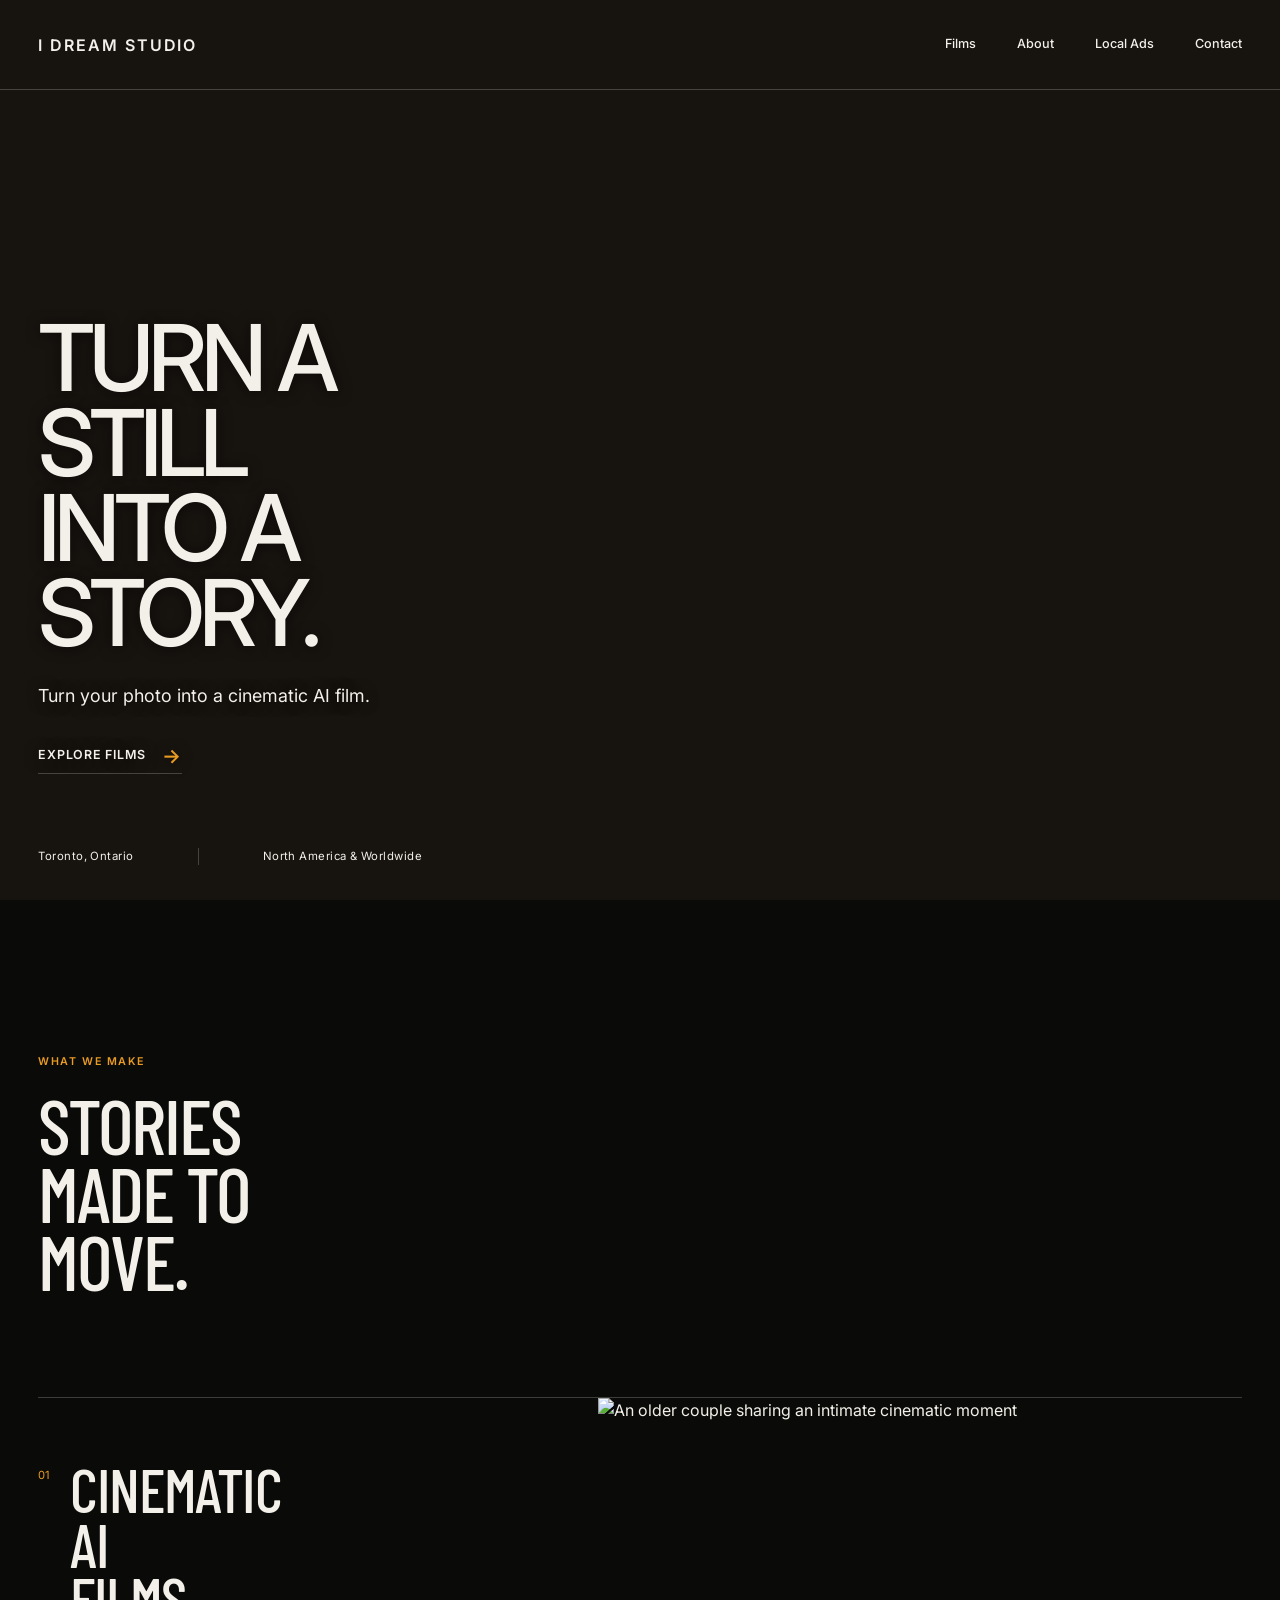
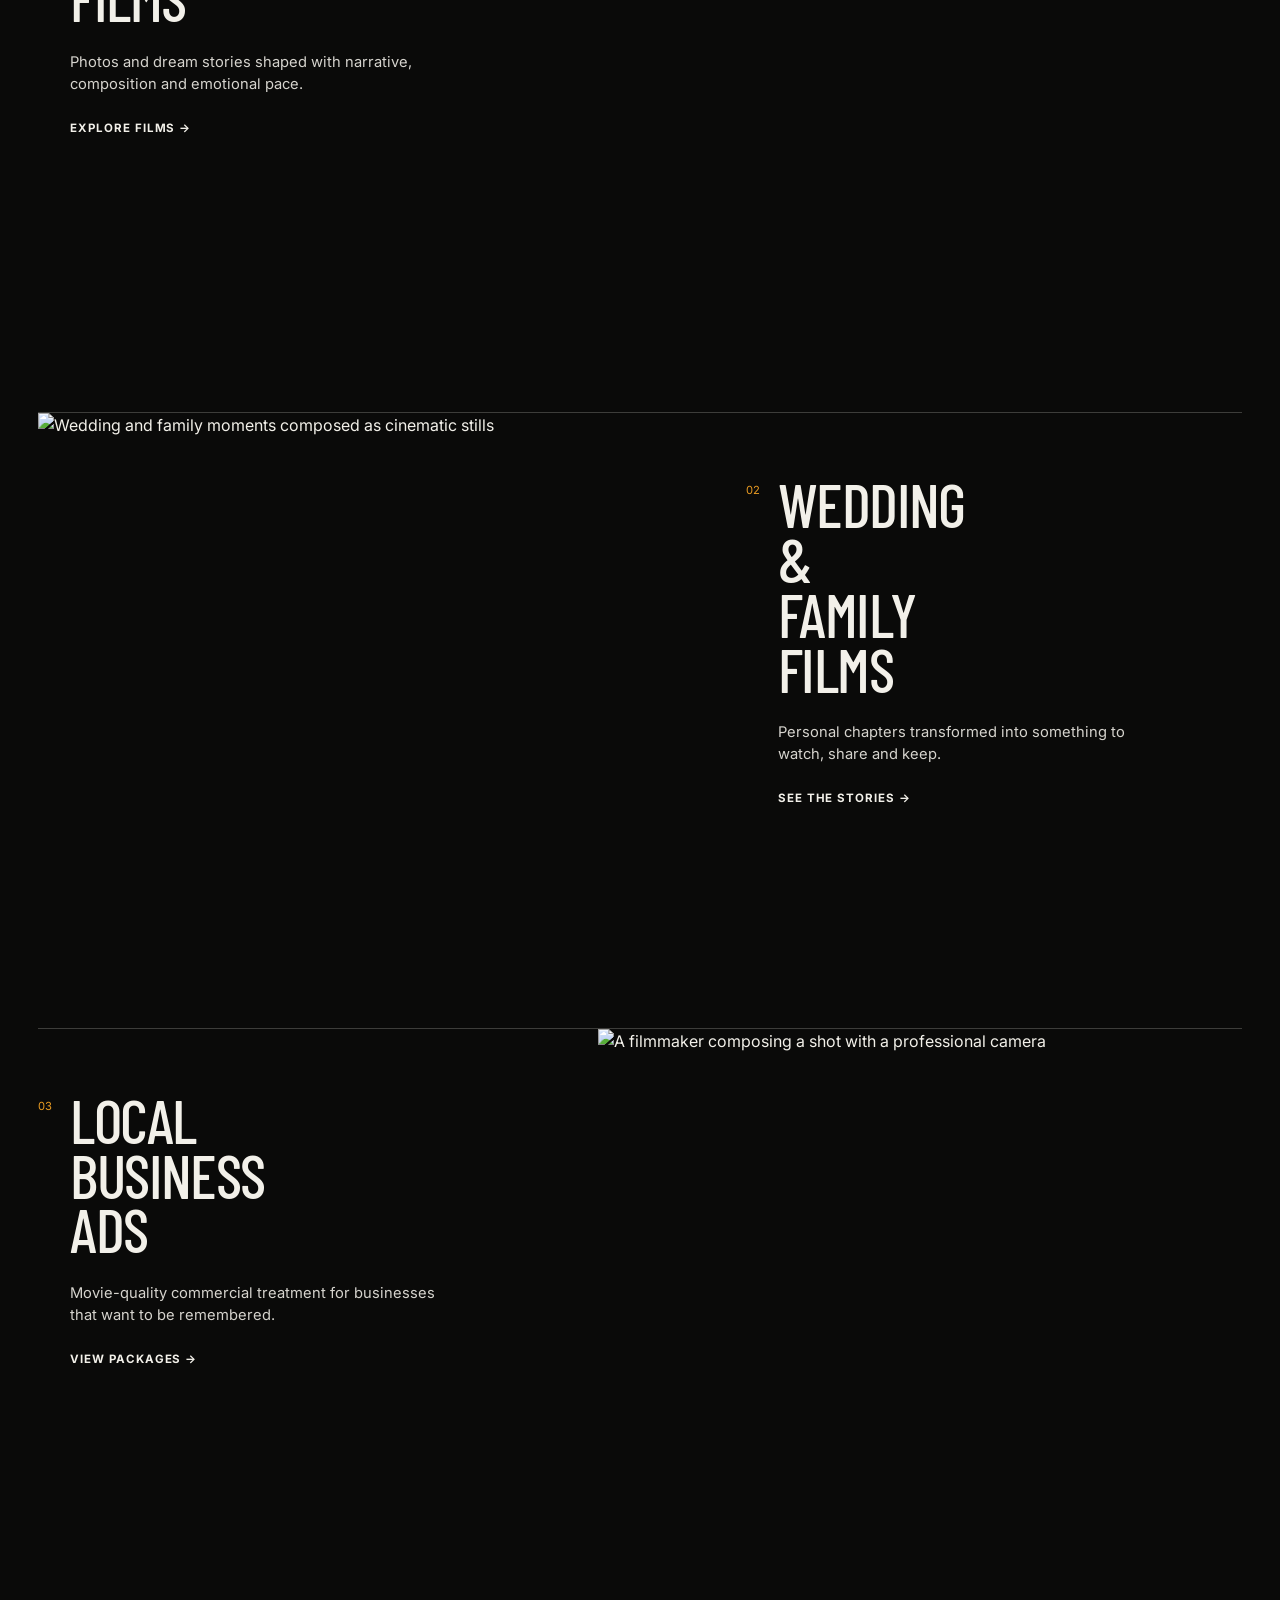
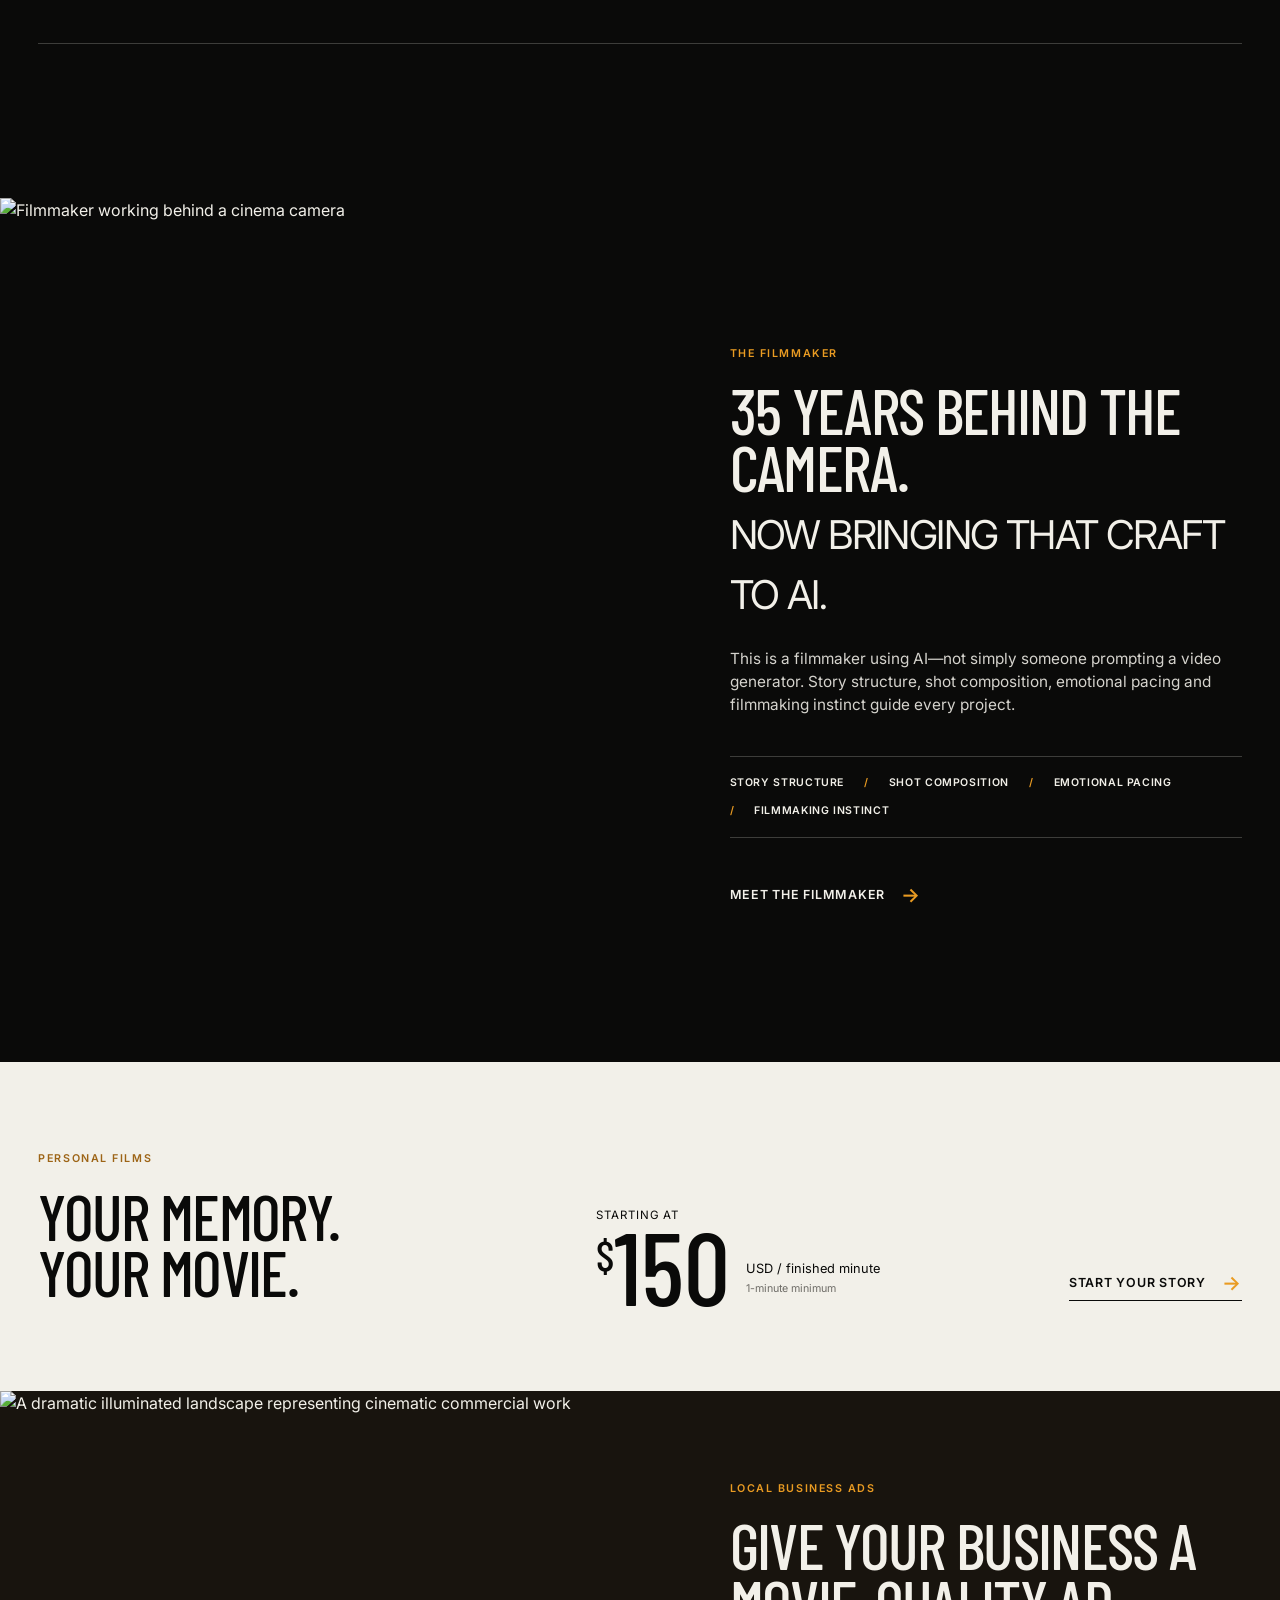
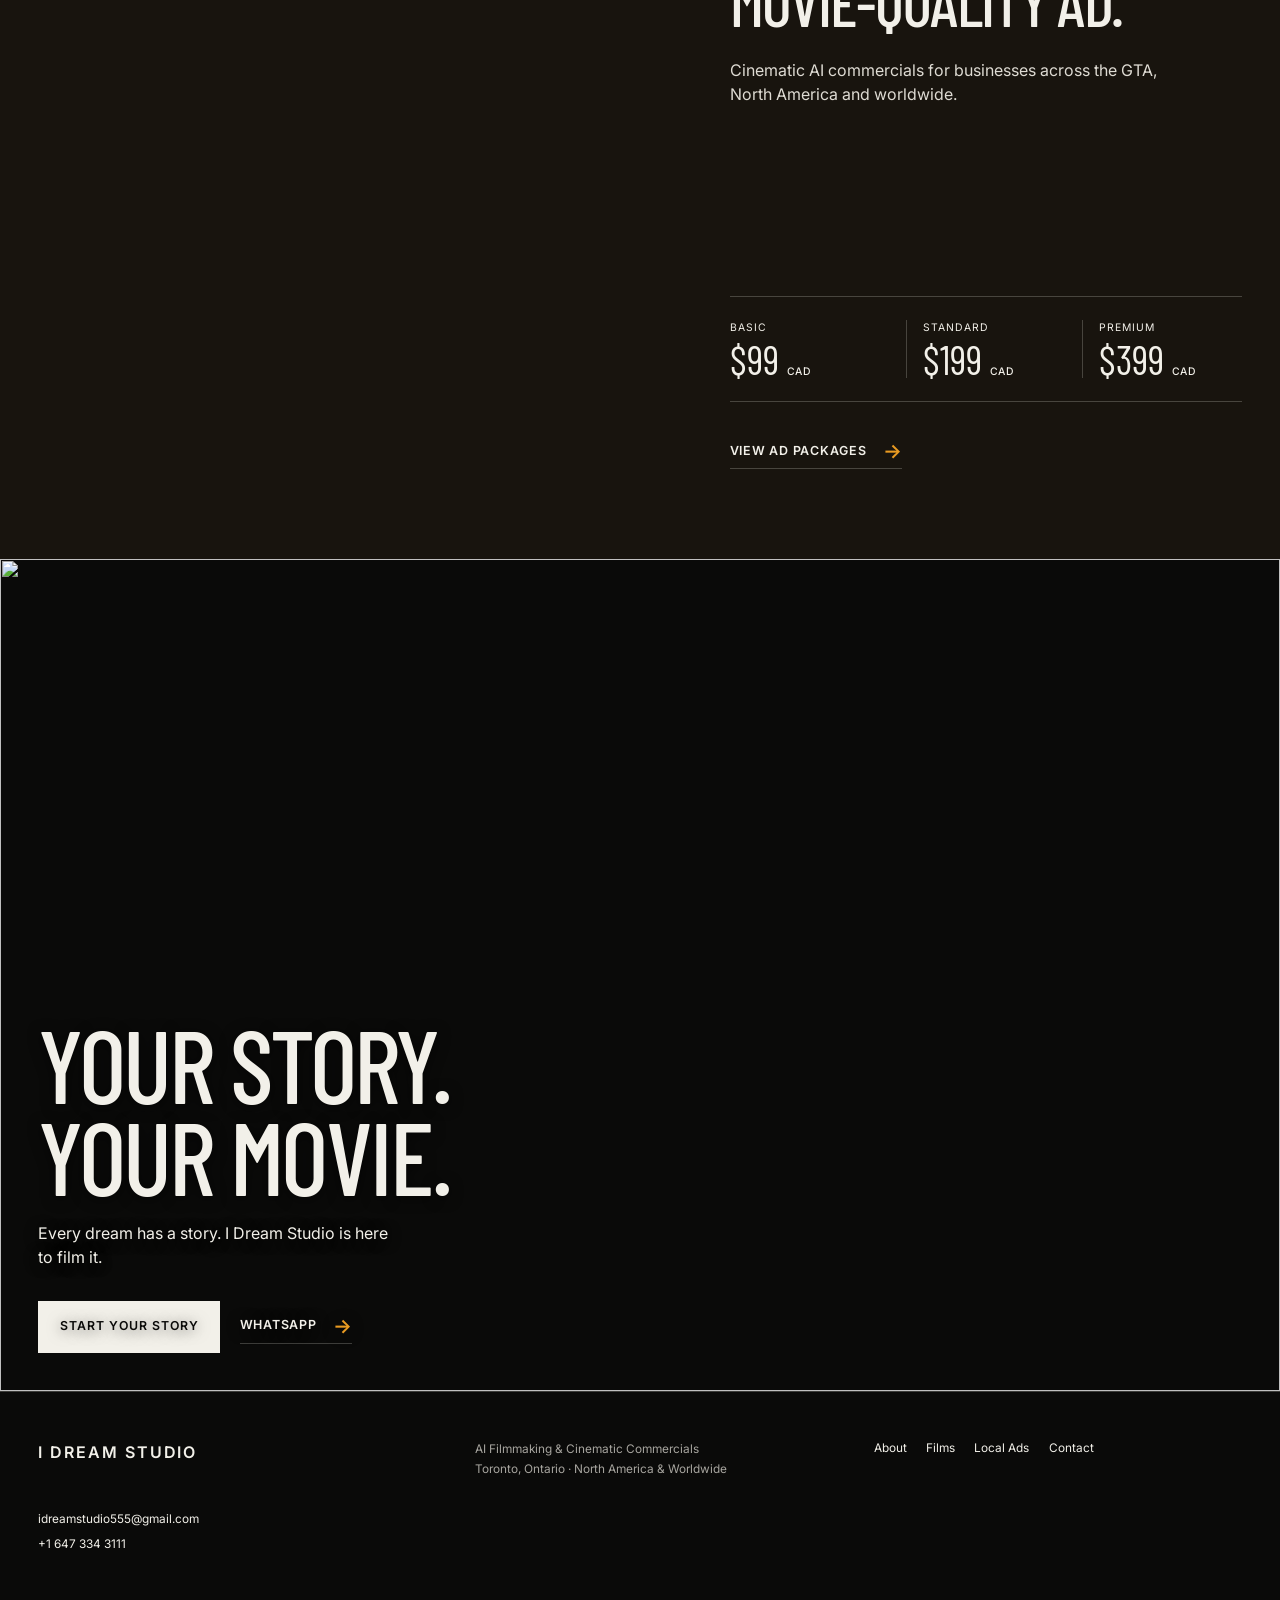
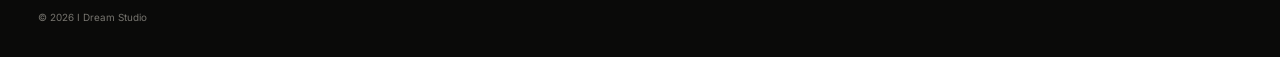
==== index.html @ 902e0b70 "Add files via upload" ====
<!doctype html>
<html lang="en">
<head>
  <meta charset="utf-8"><meta name="viewport" content="width=device-width,initial-scale=1"><meta name="theme-color" content="#0a0a09">
  <title>I Dream Studio | Cinematic AI Films in Toronto</title><meta name="description" content="I Dream Studio combines 35 years of filmmaking craft with modern AI production to create cinematic films and commercials in Toronto and worldwide.">
  <link rel="canonical" href="https://www.idreamstudio.ca/"><meta property="og:type" content="website"><meta property="og:title" content="I Dream Studio | Cinematic AI Films"><meta property="og:description" content="Turn your photo, memory or business concept into a cinematic AI-assisted film."><meta property="og:image" content="https://www.idreamstudio.ca/assets/web/02_wedding_cinematic.jpg">
  <link rel="preconnect" href="https://fonts.googleapis.com"><link rel="preconnect" href="https://fonts.gstatic.com" crossorigin><link href="https://fonts.googleapis.com/css2?family=Barlow+Condensed:wght@500;600&family=Inter:wght@400;500;600&display=swap" rel="stylesheet">
  <link rel="preload" as="image" href="assets/web/02_wedding_cinematic.jpg" fetchpriority="high"><link rel="stylesheet" href="style.css?v=20260903-studio"><script src="script.js?v=20260903-studio" defer></script>
  <script type="application/ld+json">{"@context":"https://schema.org","@type":"ProfessionalService","name":"I Dream Studio","url":"https://www.idreamstudio.ca/","email":"idreamstudio555@gmail.com","telephone":"+1-647-334-3111","description":"AI filmmaking and cinematic commercials by a Toronto-based filmmaker.","areaServed":["North America","Worldwide"],"address":{"@type":"PostalAddress","addressLocality":"Toronto","addressRegion":"Ontario","addressCountry":"CA"}}</script>
</head>
<body class="home">
  <a class="skip-link" href="#main">Skip to content</a>
  <header class="site-header" data-header><a class="wordmark" href="index.html" aria-label="I Dream Studio home">I Dream Studio</a><button class="nav-toggle" type="button" aria-controls="site-nav" aria-expanded="false"><span>Menu</span><i aria-hidden="true"></i></button><nav class="site-nav" id="site-nav" aria-label="Primary navigation"><a href="services.html">Films</a><a href="about.html">About</a><a href="local-ads.html">Local Ads</a><a href="contact.html">Contact</a></nav></header>
  <main id="main">
    <section class="hero hero--home" aria-labelledby="home-title"><img class="hero__media" src="assets/web/02_wedding_cinematic.jpg" width="1200" height="821" alt="A couple walking into a luminous world of wedding and family memories" fetchpriority="high"><div class="hero__content" data-reveal><h1 id="home-title">Turn a still<br>into a story.</h1><p>Turn your photo into a cinematic AI film.</p><a class="text-action text-action--light" href="services.html">Explore Films <span aria-hidden="true">→</span></a></div><div class="hero__meta"><span>Toronto, Ontario</span><span>North America &amp; Worldwide</span></div></section>
    <section class="service-index" aria-labelledby="services-title"><header class="section-head" data-reveal><p class="label">What we make</p><h2 id="services-title">Stories made to move.</h2></header>
      <a class="service-row" href="services.html" data-reveal><div class="service-row__copy"><span>01</span><h3>Cinematic<br>AI Films</h3><p>Photos and dream stories shaped with narrative, composition and emotional pace.</p><b>Explore films →</b></div><figure><img src="assets/web/01_hero_cinematic_couple.jpg" width="1200" height="1133" loading="lazy" alt="An older couple sharing an intimate cinematic moment"></figure></a>
      <a class="service-row service-row--reverse" href="services.html#wedding-films" data-reveal><div class="service-row__copy"><span>02</span><h3>Wedding &amp;<br>Family Films</h3><p>Personal chapters transformed into something to watch, share and keep.</p><b>See the stories →</b></div><figure><img src="assets/web/06_cinematic_family_story.jpg" width="1200" height="1256" loading="lazy" alt="Wedding and family moments composed as cinematic stills"></figure></a>
      <a class="service-row" href="local-ads.html" data-reveal><div class="service-row__copy"><span>03</span><h3>Local<br>Business Ads</h3><p>Movie-quality commercial treatment for businesses that want to be remembered.</p><b>View packages →</b></div><figure><img src="assets/web/03_camera_filmmaker.jpg" width="1200" height="1261" loading="lazy" alt="A filmmaker composing a shot with a professional camera"></figure></a>
    </section>
    <section class="director-feature" aria-labelledby="director-title"><figure data-reveal><img src="assets/web/03_camera_filmmaker.jpg" width="1200" height="1261" loading="lazy" alt="Filmmaker working behind a cinema camera"></figure><div class="director-feature__copy" data-reveal><p class="label">The filmmaker</p><h2 id="director-title">35 years behind the camera.<br><span>Now bringing that craft to AI.</span></h2><p>This is a filmmaker using AI—not simply someone prompting a video generator. Story structure, shot composition, emotional pacing and filmmaking instinct guide every project.</p><ul class="craft-line"><li>Story structure</li><li>Shot composition</li><li>Emotional pacing</li><li>Filmmaking instinct</li></ul><a class="text-action" href="about.html">Meet the filmmaker <span aria-hidden="true">→</span></a></div></section>
    <section class="rate-band rate-band--paper" aria-labelledby="personal-rate"><div data-reveal><p class="label">Personal films</p><h2 id="personal-rate">Your memory.<br>Your movie.</h2></div><div class="rate" data-reveal><span>Starting at</span><strong><sup>$</sup>150</strong><p>USD / finished minute<br><small>1-minute minimum</small></p></div><a class="text-action" href="contact.html">Start your story <span aria-hidden="true">→</span></a></section>
    <section class="ads-teaser" aria-labelledby="ads-title"><figure><img src="assets/web/05_cinematic_castle_background.jpg" width="1200" height="862" loading="lazy" alt="A dramatic illuminated landscape representing cinematic commercial work"></figure><div class="ads-teaser__body"><div data-reveal><p class="label">Local business ads</p><h2 id="ads-title">Give your business a movie-quality ad.</h2><p>Cinematic AI commercials for businesses across the GTA, North America and worldwide.</p></div><dl class="mini-rates" data-reveal><div><dt>Basic</dt><dd>$99 <span>CAD</span></dd></div><div><dt>Standard</dt><dd>$199 <span>CAD</span></dd></div><div><dt>Premium</dt><dd>$399 <span>CAD</span></dd></div></dl><a class="text-action text-action--light" href="local-ads.html">View ad packages <span aria-hidden="true">→</span></a></div></section>
    <section class="closing-frame"><img src="assets/web/01_hero_cinematic_couple.jpg" width="1200" height="1133" loading="lazy" alt=""><div data-reveal><h2>Your story.<br>Your movie.</h2><p>Every dream has a story. I Dream Studio is here to film it.</p><a class="button" href="contact.html">Start Your Story</a><a class="text-action text-action--light" href="https://wa.me/16473343111">WhatsApp <span aria-hidden="true">→</span></a></div></section>
  </main>
  <footer class="site-footer"><a class="wordmark" href="index.html">I Dream Studio</a><p>AI Filmmaking &amp; Cinematic Commercials<br>Toronto, Ontario · North America &amp; Worldwide</p><nav aria-label="Footer navigation"><a href="about.html">About</a><a href="services.html">Films</a><a href="local-ads.html">Local Ads</a><a href="contact.html">Contact</a></nav><address><a href="mailto:idreamstudio555@gmail.com">idreamstudio555@gmail.com</a><a href="https://wa.me/16473343111">+1 647 334 3111</a></address><small>© <span data-year></span> I Dream Studio</small></footer>
</body></html>
---- style.css ----
:root{--ink:#0a0a09;--paper:#f2f0e9;--muted:#a7a59f;--line:rgba(242,240,233,.22);--line-dark:rgba(10,10,9,.2);--amber:#e99b22;--gutter:clamp(1.25rem,3vw,3.5rem);--display:"Barlow Condensed",Impact,sans-serif;--sans:"Inter",Arial,sans-serif}
*{box-sizing:border-box}html{scroll-behavior:smooth;background:var(--ink)}body{margin:0;background:var(--ink);color:var(--paper);font-family:var(--sans);font-size:16px;line-height:1.5}img{display:block;width:100%;height:auto}a{color:inherit;text-decoration:none}button{font:inherit}.skip-link{position:fixed;left:1rem;top:-5rem;z-index:50;background:var(--paper);color:var(--ink);padding:.8rem 1rem}.skip-link:focus{top:1rem}
.site-header{position:absolute;z-index:20;top:0;left:0;width:100%;height:5.65rem;display:flex;align-items:center;padding:0 var(--gutter);border-bottom:1px solid var(--line);transition:background .35s ease}.site-header--solid,.site-header.is-scrolled{position:sticky;top:0;background:rgba(10,10,9,.96);backdrop-filter:blur(12px)}.wordmark{font-weight:600;font-size:1rem;letter-spacing:.12em;text-transform:uppercase;white-space:nowrap}.site-nav{display:flex;gap:clamp(1.35rem,3.2vw,3.5rem);margin-left:auto;font-size:.79rem;font-weight:500}.site-nav a{position:relative}.site-nav a[aria-current]::after{content:"";position:absolute;left:0;right:0;bottom:-.55rem;height:1px;background:var(--amber)}.nav-toggle{display:none}
h1,h2,h3,p{margin:0}h1,h2,h3{font-family:var(--display);font-weight:500;text-transform:uppercase;line-height:.89;letter-spacing:-.026em}h1{font-size:clamp(4.2rem,9vw,9.4rem)}h2{font-size:clamp(3.3rem,6vw,7.15rem)}h3{font-size:clamp(2.8rem,4.8vw,5.5rem)}.label{font-size:.67rem;font-weight:600;letter-spacing:.145em;text-transform:uppercase;color:var(--amber);margin-bottom:1.25rem}.text-action{display:inline-flex;align-items:center;gap:1rem;border-bottom:1px solid var(--ink);padding:.5rem 0;font-size:.78rem;font-weight:600;text-transform:uppercase;letter-spacing:.06em}.text-action span{font-size:1.25rem;color:var(--amber);line-height:.6}.text-action--light{border-color:var(--line)}.button{display:inline-flex;align-items:center;justify-content:center;min-height:3.25rem;padding:.85rem 1.35rem;background:var(--paper);color:var(--ink);font-size:.77rem;font-weight:600;letter-spacing:.08em;text-transform:uppercase}
[data-reveal]{opacity:0;transform:translateY(22px);transition:opacity .65s ease,transform .65s ease}[data-reveal].is-visible{opacity:1;transform:none}
.hero{position:relative;min-height:100svh;overflow:hidden;background:#17130f}.hero__media{position:absolute;inset:0;height:100%;object-fit:cover;object-position:center 48%}.hero--home .hero__media{transform:scale(1.18);transform-origin:66% 52%}.hero__content{position:absolute;z-index:1;left:var(--gutter);bottom:clamp(7.5rem,14vh,10rem);max-width:min(47rem,70vw);text-shadow:0 1px 14px rgba(0,0,0,.55)}.hero__content h1{max-width:8ch}.hero--home .hero__content h1{font-family:var(--sans);font-weight:500;font-size:clamp(3.8rem,7.2vw,7.6rem);line-height:.92;letter-spacing:-.065em}.hero__content p{margin:1.7rem 0 1.8rem;max-width:25rem;font-size:clamp(1rem,1.4vw,1.23rem)}.hero__meta{position:absolute;z-index:1;bottom:2.2rem;left:var(--gutter);right:var(--gutter);display:flex;gap:4rem;font-size:.71rem;letter-spacing:.04em}.hero__meta span+span{padding-left:4rem;border-left:1px solid var(--line)}
.service-index{padding:clamp(6rem,12vw,12rem) var(--gutter)}.section-head{max-width:48rem;margin:0 0 clamp(3.5rem,8vw,7rem)}.section-head h2{max-width:8ch}.service-row{display:grid;grid-template-columns:1fr 1.15fr;min-height:38rem;border-top:1px solid var(--line);color:var(--paper)}.service-row:last-child{border-bottom:1px solid var(--line)}.service-row__copy{display:grid;grid-template-columns:2rem 1fr;padding:clamp(2.2rem,5vw,5rem) clamp(1.3rem,5vw,6rem) 2rem 0;align-content:start}.service-row__copy>span{font-size:.7rem;color:var(--amber);padding-top:.3rem}.service-row__copy h3{grid-column:2;max-width:6ch}.service-row__copy p{grid-column:2;max-width:23rem;margin:1.55rem 0;font-size:.92rem;color:#d5d3cd}.service-row__copy b{grid-column:2;font-size:.72rem;text-transform:uppercase;letter-spacing:.08em;margin-top:auto}.service-row figure{height:clamp(28rem,48vw,46rem);margin:0;overflow:hidden}.service-row figure img{height:100%;object-fit:cover;object-position:52% center;transition:transform 1s ease}.service-row:hover figure img{transform:scale(1.025)}.service-row--reverse{grid-template-columns:1.15fr 1fr}.service-row--reverse figure{order:-1}.service-row--reverse .service-row__copy{padding-left:clamp(1.3rem,5vw,6rem);padding-right:0}
.director-feature{display:grid;grid-template-columns:1.08fr .92fr;min-height:54rem}.director-feature figure{margin:0;overflow:hidden}.director-feature figure img{height:100%;object-fit:cover;object-position:44% center}.director-feature__copy{padding:clamp(3rem,8vw,9rem) var(--gutter);align-self:center}.director-feature__copy h2{font-size:clamp(3.1rem,5vw,6.1rem)}.director-feature__copy h2 span{font-family:var(--sans);font-weight:400;font-size:.62em;line-height:1.02;letter-spacing:-.04em}.director-feature__copy>p:not(.label){max-width:31rem;margin:2rem 0;font-size:.96rem;color:#d5d3cd}.craft-line{display:flex;flex-wrap:wrap;gap:.8rem 1.25rem;margin:2.5rem 0;padding:1.1rem 0;border-top:1px solid var(--line);border-bottom:1px solid var(--line);list-style:none;font-size:.66rem;font-weight:600;text-transform:uppercase;letter-spacing:.06em}.craft-line li+li:before{content:"/";color:var(--amber);margin-right:1.25rem}
.rate-band{display:grid;grid-template-columns:1.2fr 1fr auto;align-items:end;gap:3rem;padding:clamp(4rem,7vw,7rem) var(--gutter)}.rate-band--paper{background:var(--paper);color:var(--ink)}.rate-band--paper .label{color:#9d6416}.rate-band h2{font-size:clamp(3.4rem,5vw,5.8rem)}.rate{display:grid;grid-template-columns:auto 1fr;align-items:end;gap:.35rem 1rem}.rate>span{grid-column:1/-1;font-size:.72rem;text-transform:uppercase;letter-spacing:.08em}.rate strong{font-family:var(--display);font-size:clamp(4.5rem,8vw,8rem);font-weight:500;line-height:.7}.rate sup{font-size:.42em}.rate p{font-size:.8rem;line-height:1.45;padding-bottom:.25rem}.rate small{color:#6d6b66}.rate-band .text-action{white-space:nowrap}
.ads-teaser{display:grid;grid-template-columns:1.08fr .92fr;min-height:48rem;background:#18140e}.ads-teaser figure{margin:0;overflow:hidden}.ads-teaser figure img{height:100%;object-fit:cover;object-position:66% center}.ads-teaser__body{padding:clamp(3rem,7vw,8rem) var(--gutter);display:flex;flex-direction:column;align-items:flex-start}.ads-teaser h2{font-size:clamp(3.4rem,5vw,6rem)}.ads-teaser__body>div>p:last-child{margin:1.7rem 0;max-width:29rem;color:#dedbd3}.mini-rates{display:grid;grid-template-columns:repeat(3,1fr);width:100%;gap:1rem;margin:auto 0 2rem;padding:1.4rem 0;border-top:1px solid var(--line);border-bottom:1px solid var(--line)}.mini-rates div+div{border-left:1px solid var(--line);padding-left:1rem}.mini-rates dt{font-size:.65rem;text-transform:uppercase;letter-spacing:.1em}.mini-rates dd{margin:.5rem 0 0;font-family:var(--display);font-size:2.5rem;line-height:.8}.mini-rates dd span{font:500 .65rem var(--sans);letter-spacing:.08em}
.closing-frame{position:relative;min-height:52rem;display:grid;align-items:end;overflow:hidden}.closing-frame>img{position:absolute;inset:0;height:100%;object-fit:cover;object-position:60% center}.closing-frame>div{position:relative;z-index:1;padding:var(--gutter);max-width:45rem;text-shadow:0 2px 14px rgba(0,0,0,.6)}.closing-frame h2{font-size:clamp(4rem,8vw,8rem)}.closing-frame p{max-width:23rem;margin:1.25rem 0 2rem}.closing-frame .text-action{margin-left:1.2rem;vertical-align:middle}
.site-footer{display:grid;grid-template-columns:1.1fr 1fr 1fr;gap:2rem;padding:3rem var(--gutter) 2rem;border-top:1px solid var(--line);font-size:.74rem}.site-footer>p{color:var(--muted);line-height:1.65}.site-footer nav{display:flex;flex-wrap:wrap;align-content:start;gap:.8rem 1.2rem}.site-footer address{display:flex;flex-direction:column;align-items:start;gap:.45rem;font-style:normal}.site-footer small{grid-column:1/-1;margin-top:1.5rem;color:#77756f}
.profile-hero{display:grid;grid-template-columns:1fr 1fr;min-height:calc(100svh - 5.65rem)}.profile-hero__copy{padding:clamp(7rem,13vw,13rem) var(--gutter) clamp(4rem,8vw,8rem);align-self:center}.profile-hero__copy h1{font-size:clamp(4.3rem,7.3vw,8rem)}.profile-hero__copy h1 span{font-family:var(--sans);font-size:.54em;letter-spacing:-.045em;text-transform:none;line-height:1}.profile-hero__copy strong{display:block;margin-top:3rem;font-size:.75rem;letter-spacing:.08em;text-transform:uppercase}.profile-hero figure{margin:0;overflow:hidden}.profile-hero figure img{height:100%;object-fit:cover;object-position:46% center}.bio-layout{display:grid;grid-template-columns:1fr 1fr;gap:10%;padding:clamp(5rem,11vw,10rem) var(--gutter);background:var(--paper);color:var(--ink)}.bio-layout h2{font-size:clamp(3.5rem,6vw,6rem)}.reading-copy{max-width:36rem}.reading-copy p+p{margin-top:1.4rem}.career{padding:clamp(5rem,10vw,9rem) var(--gutter)}.career header{display:grid;grid-template-columns:1fr 1fr;margin-bottom:4rem}.career h2{font-size:clamp(3.4rem,5vw,5.9rem)}.career ol{padding:0;margin:0;border-top:1px solid var(--line);list-style:none}.career li{display:grid;grid-template-columns:4rem 1.2fr 1fr;gap:1rem;padding:1.15rem 0;border-bottom:1px solid var(--line);align-items:baseline}.career li span{font-size:.7rem;color:var(--amber)}.career li strong{font:500 clamp(1.7rem,3vw,3rem)/.9 var(--display);text-transform:uppercase}.career li small{color:var(--muted)}.craft-spread{display:grid;grid-template-columns:1.05fr .95fr;min-height:47rem}.craft-spread figure{margin:0;overflow:hidden}.craft-spread figure img{height:100%;object-fit:cover;object-position:65% center}.craft-spread>div{padding:clamp(4rem,7vw,8rem) var(--gutter)}.craft-spread h2{font-size:clamp(3.2rem,5vw,5.5rem)}.craft-spread ul{margin:3rem 0 0;padding:0;border-top:1px solid var(--line);list-style:none}.craft-spread li{display:grid;grid-template-columns:1fr 1fr;gap:1rem;padding:1.2rem 0;border-bottom:1px solid var(--line)}.craft-spread li strong{font:500 1.55rem var(--display);text-transform:uppercase}.craft-spread li span{font-size:.78rem;color:var(--muted)}
.films-hero,.ads-hero,.contact-frame{position:relative;min-height:88svh;display:grid;align-items:end;overflow:hidden}.films-hero>img,.ads-hero>img,.contact-frame>img{position:absolute;inset:0;height:100%;object-fit:cover}.films-hero>img{object-position:center 52%}.ads-hero>img{object-position:53% 35%}.films-hero>div,.ads-hero>div{position:relative;z-index:1;padding:var(--gutter);max-width:56rem;text-shadow:0 1px 15px rgba(0,0,0,.62)}.films-hero p,.ads-hero p{margin:1.5rem 0 1.8rem}.films-hero strong{color:var(--amber)}
.film-sequence{padding:clamp(4rem,9vw,9rem) var(--gutter)}.film-entry{display:grid;grid-template-columns:1.2fr .8fr;min-height:40rem;margin-bottom:clamp(4rem,9vw,9rem);align-items:center}.film-entry figure{height:100%;margin:0;overflow:hidden}.film-entry figure img{height:100%;object-fit:cover;object-position:center}.film-entry>div{padding:clamp(2rem,7vw,7rem);align-self:center}.film-entry>div>span{font-size:.7rem;color:var(--amber);letter-spacing:.12em}.film-entry h2{font-size:clamp(3.5rem,5.3vw,6.3rem);margin:1rem 0}.film-entry p{max-width:19rem;color:#d5d3cd}.film-entry--reverse{grid-template-columns:.8fr 1.2fr}.film-entry--reverse figure{order:2}.film-entry--portrait{grid-template-columns:.7fr 1.3fr;min-height:48rem}.film-entry--portrait figure{height:48rem;max-width:34rem}.film-entry--quiet{grid-template-columns:1fr 1fr;min-height:34rem}.film-entry--quiet figure{height:34rem}.film-entry--quiet figure img{object-position:68% center}
.packages{padding:clamp(5rem,10vw,10rem) var(--gutter)}.packages header{display:grid;grid-template-columns:1fr 1fr;gap:2rem;margin-bottom:5rem}.packages h2{font-size:clamp(3.6rem,5.6vw,6.2rem)}.package{display:grid;grid-template-columns:1fr .65fr 1fr;gap:2rem;padding:2.5rem 0;border-top:1px solid var(--line)}.package:last-of-type{border-bottom:1px solid var(--line)}.package>div>span{font-size:.7rem;color:var(--amber)}.package h3{font-size:clamp(3rem,5vw,5.5rem);margin:.8rem 0}.package>div p{color:var(--muted);font-size:.82rem}.package>strong{font:500 clamp(4rem,6vw,6.5rem)/.75 var(--display);align-self:center}.package sup{font-size:.4em}.package strong small{font:500 .8rem var(--sans);letter-spacing:.08em}.package ul{margin:0;padding:0;list-style:none;align-self:center;font-size:.82rem}.package li{padding:.24rem 0}.package li:before{content:"—";color:var(--amber);margin-right:.55rem}.package-notes{display:grid;grid-template-columns:1fr 1fr;gap:2rem;margin-top:1.3rem;color:var(--muted);font-size:.82rem}.package-notes strong{display:block;color:var(--paper);font-size:.7rem;letter-spacing:.08em;text-transform:uppercase;margin-bottom:.3rem}
.reel{background:var(--paper);color:var(--ink);padding:clamp(5rem,9vw,9rem) var(--gutter)}.reel header{max-width:42rem}.reel header>p:last-child{margin-top:1.5rem}.reel-grid{display:grid;grid-template-columns:1fr .54fr 1fr;gap:1.4rem;margin-top:4rem}.reel-slot{position:relative;aspect-ratio:16/10;overflow:hidden;background:#222}.reel-slot--portrait{aspect-ratio:9/13}.reel-slot img{height:100%;object-fit:cover}.reel-slot span{position:absolute;left:1rem;bottom:1rem;color:white;font-size:.71rem;font-weight:600;letter-spacing:.05em;text-transform:uppercase;text-shadow:0 1px 8px #000}.reel-slot iframe{width:100%;height:100%;border:0}.statement{display:flex;justify-content:space-between;align-items:end;gap:3rem;padding:clamp(5rem,11vw,11rem) var(--gutter);border-top:1px solid var(--line)}.statement h2{font-size:clamp(4.4rem,7vw,8rem)}.statement h2 span{font-family:var(--sans);font-size:.55em;letter-spacing:-.05em;text-transform:none}
.contact-frame{min-height:100svh}.contact-frame>img{object-position:55% center}.contact-frame__copy{position:relative;z-index:1;max-width:34rem;padding:var(--gutter);margin-bottom:clamp(3rem,8vh,7rem);text-shadow:0 1px 14px rgba(0,0,0,.65)}.contact-frame__copy p{margin:1.5rem 0 2rem;max-width:25rem}.contact-actions{display:flex;align-items:center;gap:1.4rem}.contact-ledger{display:grid;grid-template-columns:1fr 1fr;gap:10%;padding:clamp(5rem,9vw,9rem) var(--gutter);background:var(--paper);color:var(--ink)}.contact-ledger h2{font-size:clamp(3.8rem,6vw,6.4rem)}.contact-ledger>div>p:last-child{max-width:27rem;margin-top:1.6rem}.contact-ledger address{font-style:normal;border-top:1px solid var(--line-dark)}.contact-ledger address>div{display:grid;grid-template-columns:8rem 1fr;gap:1rem;padding:1rem 0;border-bottom:1px solid var(--line-dark)}.contact-ledger address span{font-size:.68rem;letter-spacing:.08em;text-transform:uppercase;color:#67655f}.social-line{display:flex;align-items:center;gap:clamp(1rem,4vw,4rem);padding:2rem var(--gutter);border-bottom:1px solid var(--line);font-size:.78rem}.social-line span{color:var(--amber);text-transform:uppercase;letter-spacing:.1em}.social-line small{margin-left:auto;color:var(--muted)}
@media(max-width:52rem){.site-header{height:4.75rem}.site-nav{position:fixed;inset:0;background:var(--ink);display:flex;flex-direction:column;justify-content:center;gap:1.1rem;padding:var(--gutter);opacity:0;visibility:hidden;transition:opacity .25s ease,visibility .25s}.site-header.is-open .site-nav{opacity:1;visibility:visible}.site-nav a{font:500 clamp(3.4rem,12vw,5.5rem)/.9 var(--display);text-transform:uppercase}.site-nav a[aria-current]::after{bottom:-.15rem}.nav-toggle{z-index:1;display:flex;align-items:center;gap:.7rem;margin-left:auto;background:none;border:0;padding:.7rem 0;color:inherit;font-size:.72rem;font-weight:600;letter-spacing:.08em;text-transform:uppercase}.nav-toggle i,.nav-toggle i:before{display:block;width:1rem;height:1px;background:currentColor;content:""}.nav-toggle i:before{transform:translateY(-4px)}.site-header.is-open .nav-toggle i{transform:rotate(45deg)}.site-header.is-open .nav-toggle i:before{transform:rotate(90deg)}.hero__content{bottom:8rem;max-width:94%}.hero__content h1{font-size:clamp(4rem,17vw,6.5rem)}.hero__meta{bottom:1.3rem;gap:1rem;font-size:.62rem}.hero__meta span+span{padding-left:1rem}.service-row,.service-row--reverse{grid-template-columns:1fr;min-height:0}.service-row figure,.service-row--reverse figure{order:-1;height:28rem}.service-row__copy,.service-row--reverse .service-row__copy{padding:2rem 0 3.2rem;grid-template-columns:2rem 1fr}.director-feature,.ads-teaser,.profile-hero,.craft-spread,.bio-layout,.contact-ledger{grid-template-columns:1fr}.director-feature figure{height:32rem}.director-feature__copy{padding:4rem var(--gutter)}.rate-band{grid-template-columns:1fr;gap:2rem;padding:4rem var(--gutter)}.ads-teaser figure{height:27rem}.ads-teaser__body{padding:4rem var(--gutter)}.closing-frame{min-height:43rem}.site-footer{grid-template-columns:1fr 1fr}.site-footer>p{grid-column:1/-1}.profile-hero{min-height:0}.profile-hero__copy{padding:7rem var(--gutter) 4rem}.profile-hero figure{height:32rem}.bio-layout{gap:3rem}.career header{grid-template-columns:1fr;gap:1.5rem}.career li{grid-template-columns:2.5rem 1fr}.career li small{grid-column:2}.craft-spread figure{height:28rem}.craft-spread>div{padding:4rem var(--gutter)}.films-hero,.ads-hero{min-height:45rem}.films-hero>div,.ads-hero>div{padding:2rem var(--gutter) 4rem}.film-entry,.film-entry--reverse,.film-entry--portrait,.film-entry--quiet{grid-template-columns:1fr;min-height:0;margin-bottom:4rem}.film-entry figure,.film-entry--portrait figure,.film-entry--quiet figure{order:-1;height:28rem;max-width:none}.film-entry>div{padding:2rem 0 0}.package{grid-template-columns:1fr;gap:1.4rem;padding:2.5rem 0}.package>strong{font-size:5.3rem}.package-notes{grid-template-columns:1fr}.packages header{grid-template-columns:1fr;margin-bottom:3rem}.reel-grid{grid-template-columns:1fr 1fr}.reel-slot--portrait{grid-row:span 2}.statement{display:block}.statement .button{margin-top:2rem}.contact-frame{min-height:48rem}.contact-frame__copy{margin-top:auto;margin-bottom:0;padding-bottom:4rem}.contact-ledger{gap:3rem}.social-line{flex-wrap:wrap}.social-line small{width:100%;margin-left:0}.contact-actions{flex-wrap:wrap}}
@media(max-width:30rem){.hero__meta span+span{display:none}.mini-rates{grid-template-columns:1fr;gap:1rem}.mini-rates div+div{padding:1rem 0 0;border-left:0;border-top:1px solid var(--line)}.craft-line{display:grid;grid-template-columns:1fr 1fr}.craft-line li+li:before{display:none}.craft-spread li{grid-template-columns:1fr}.site-footer{grid-template-columns:1fr}.site-footer nav,.site-footer address{grid-column:1}.contact-ledger address>div{grid-template-columns:1fr}.reel-grid{grid-template-columns:1fr}.reel-slot--portrait{aspect-ratio:16/10;grid-row:auto}}
@media(prefers-reduced-motion:reduce){html{scroll-behavior:auto}*,*:before,*:after{animation-duration:.01ms!important;transition-duration:.01ms!important;scroll-behavior:auto!important}[data-reveal]{opacity:1;transform:none}}
@media(max-width:52rem){.hero--home .hero__media{transform:scale(1.08);transform-origin:60% 52%}.hero--home .hero__content h1{font-size:clamp(3.5rem,15vw,5.4rem)}}
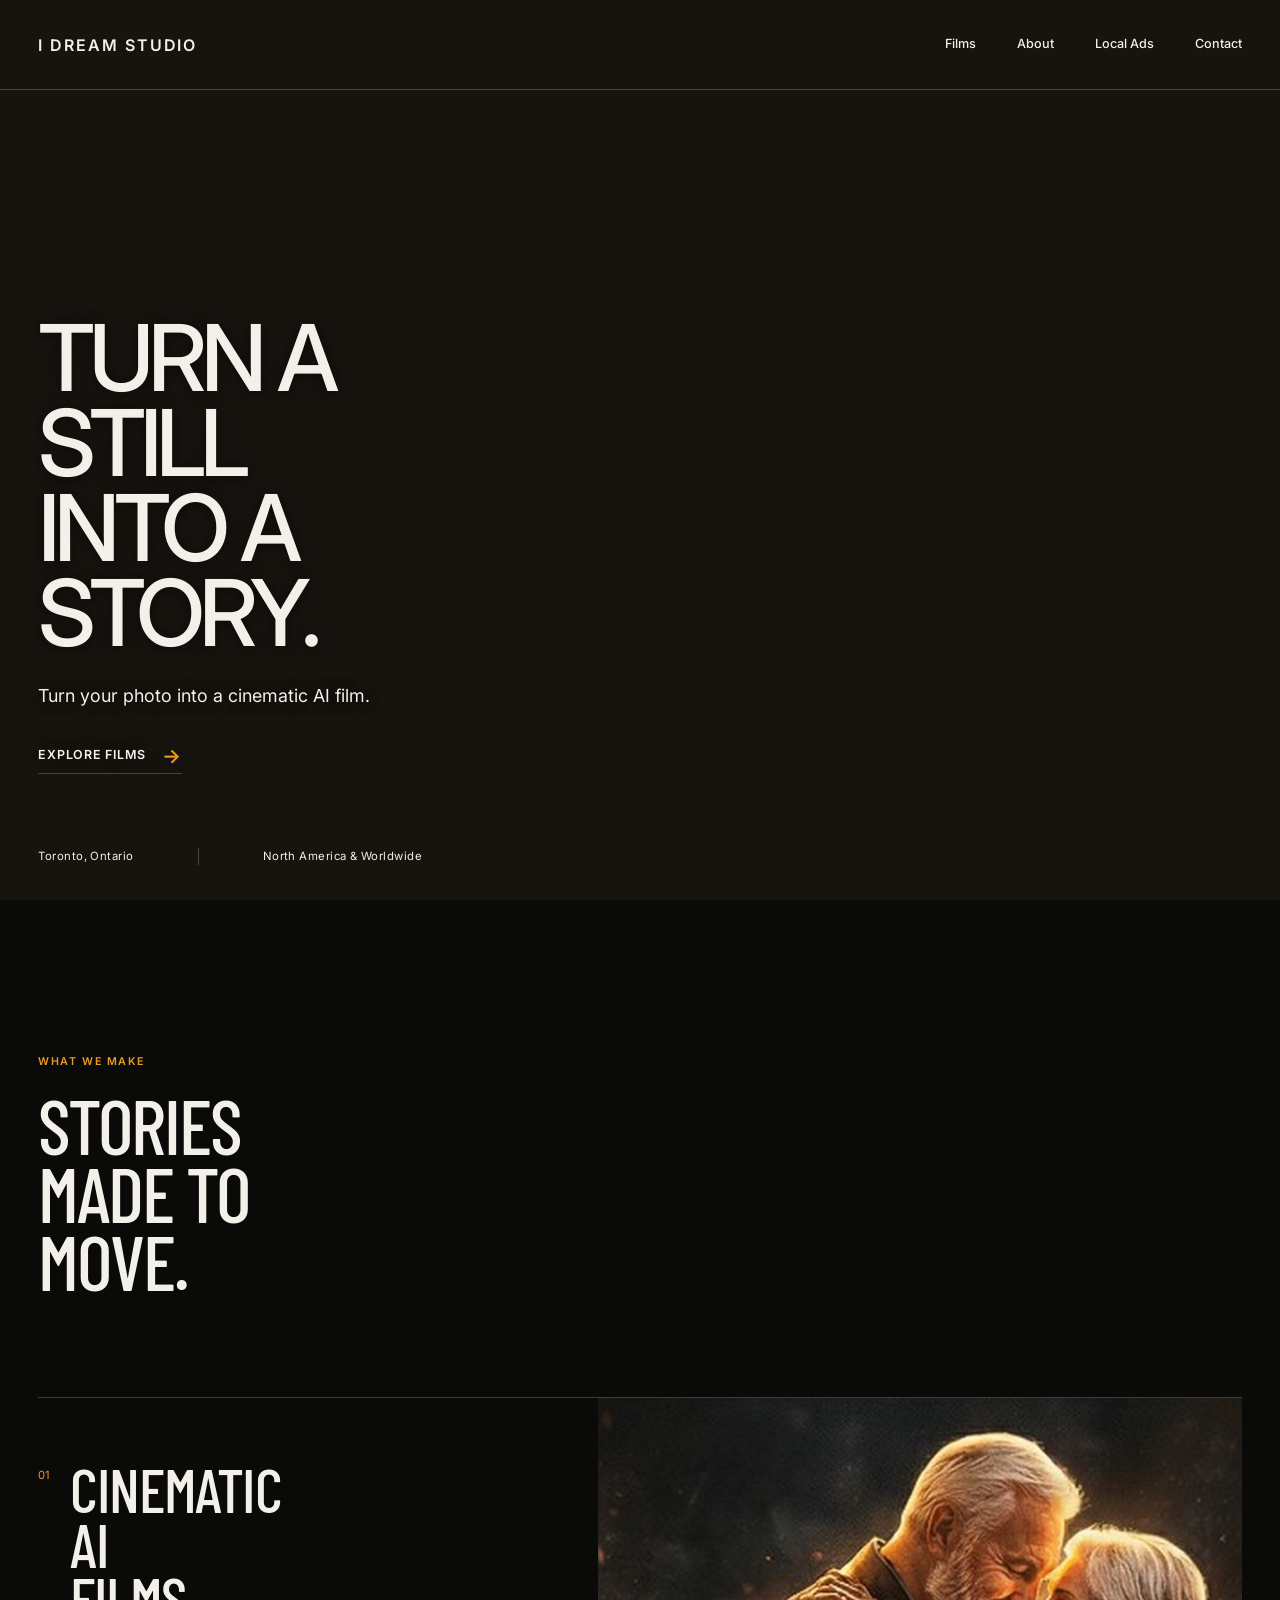
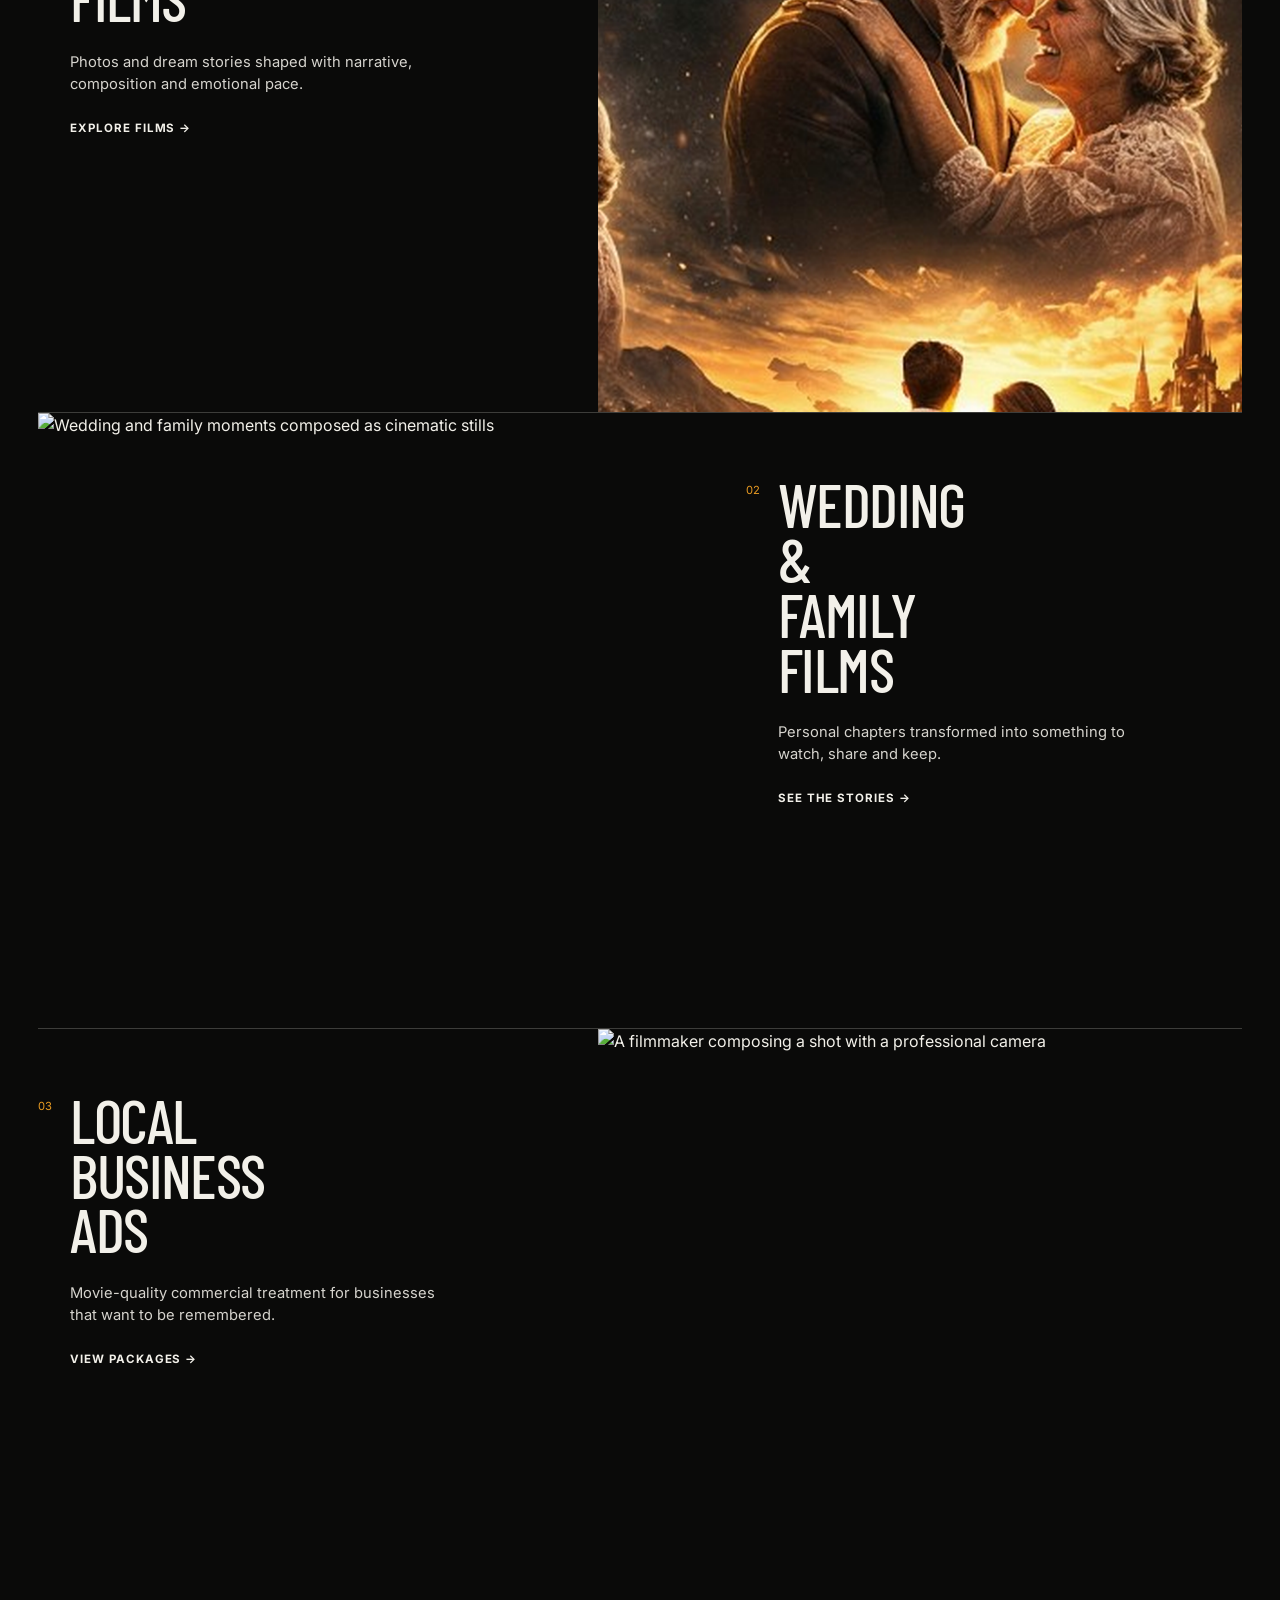
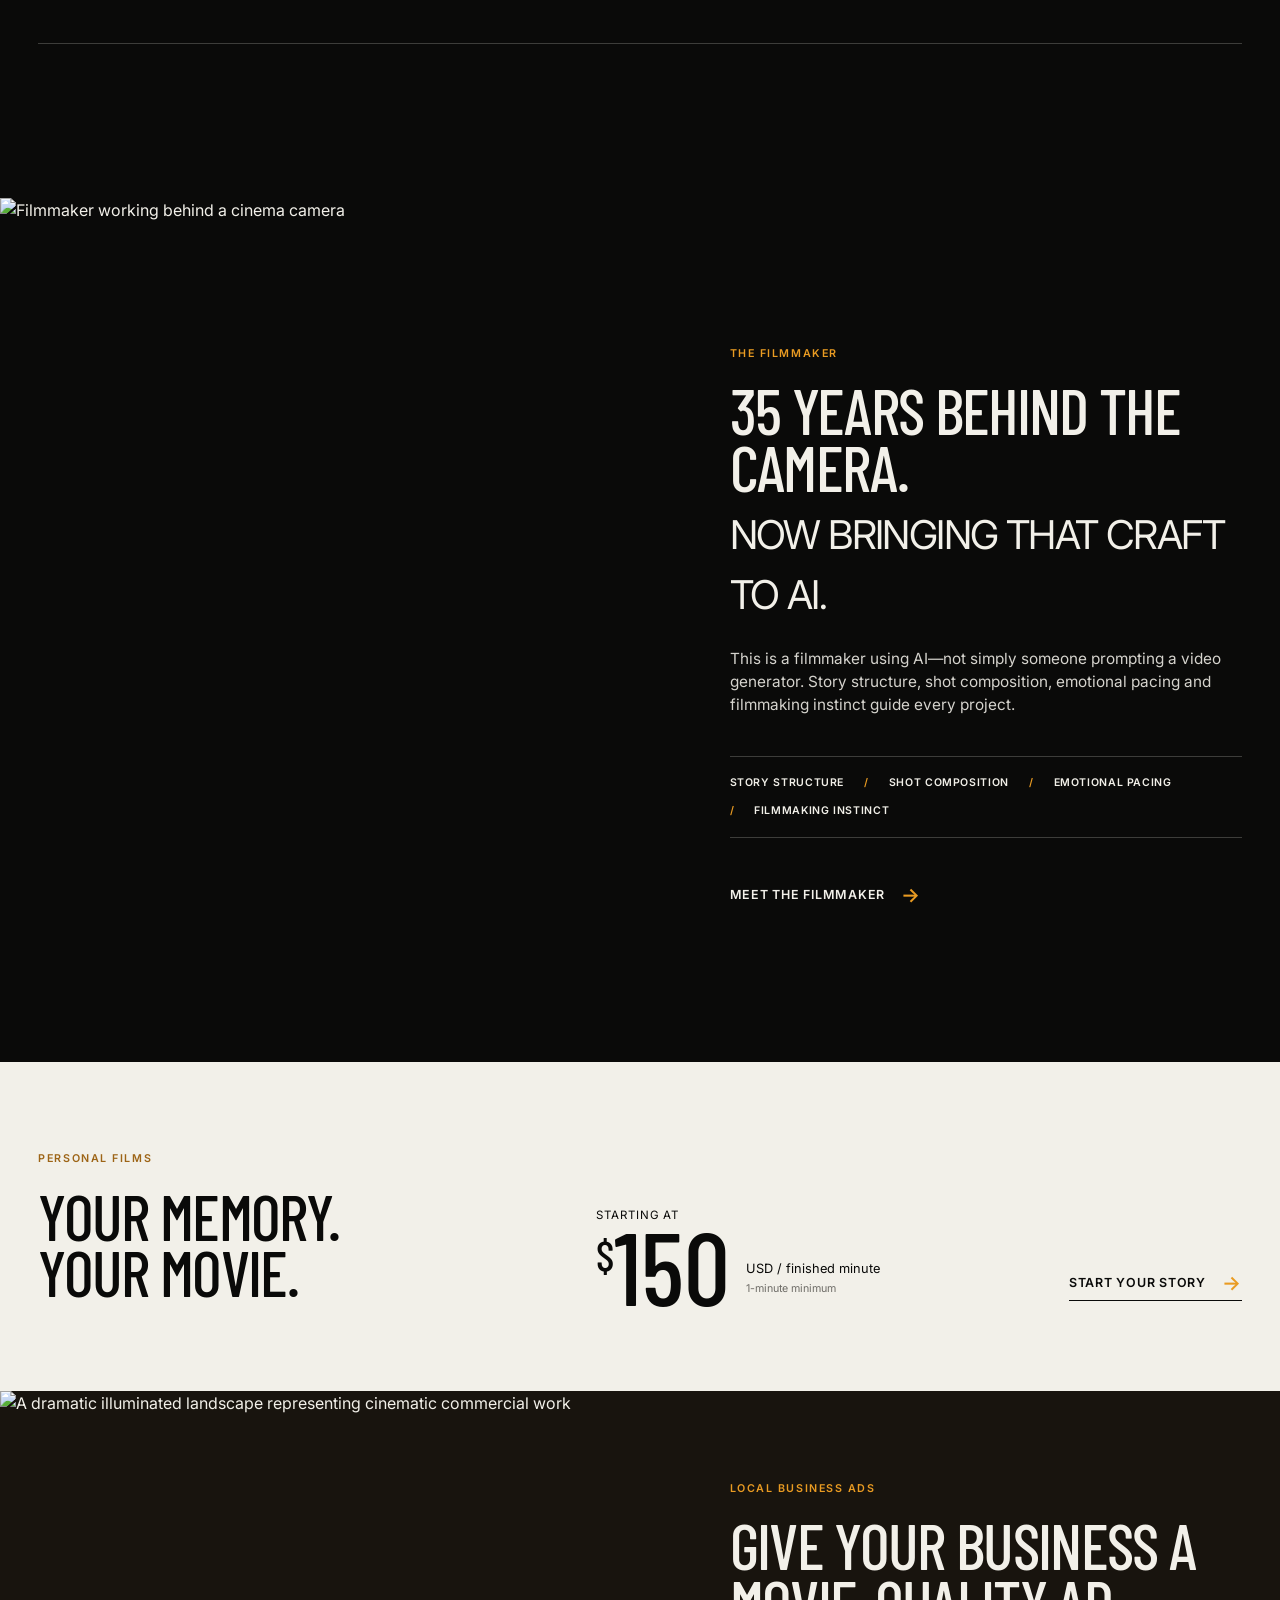
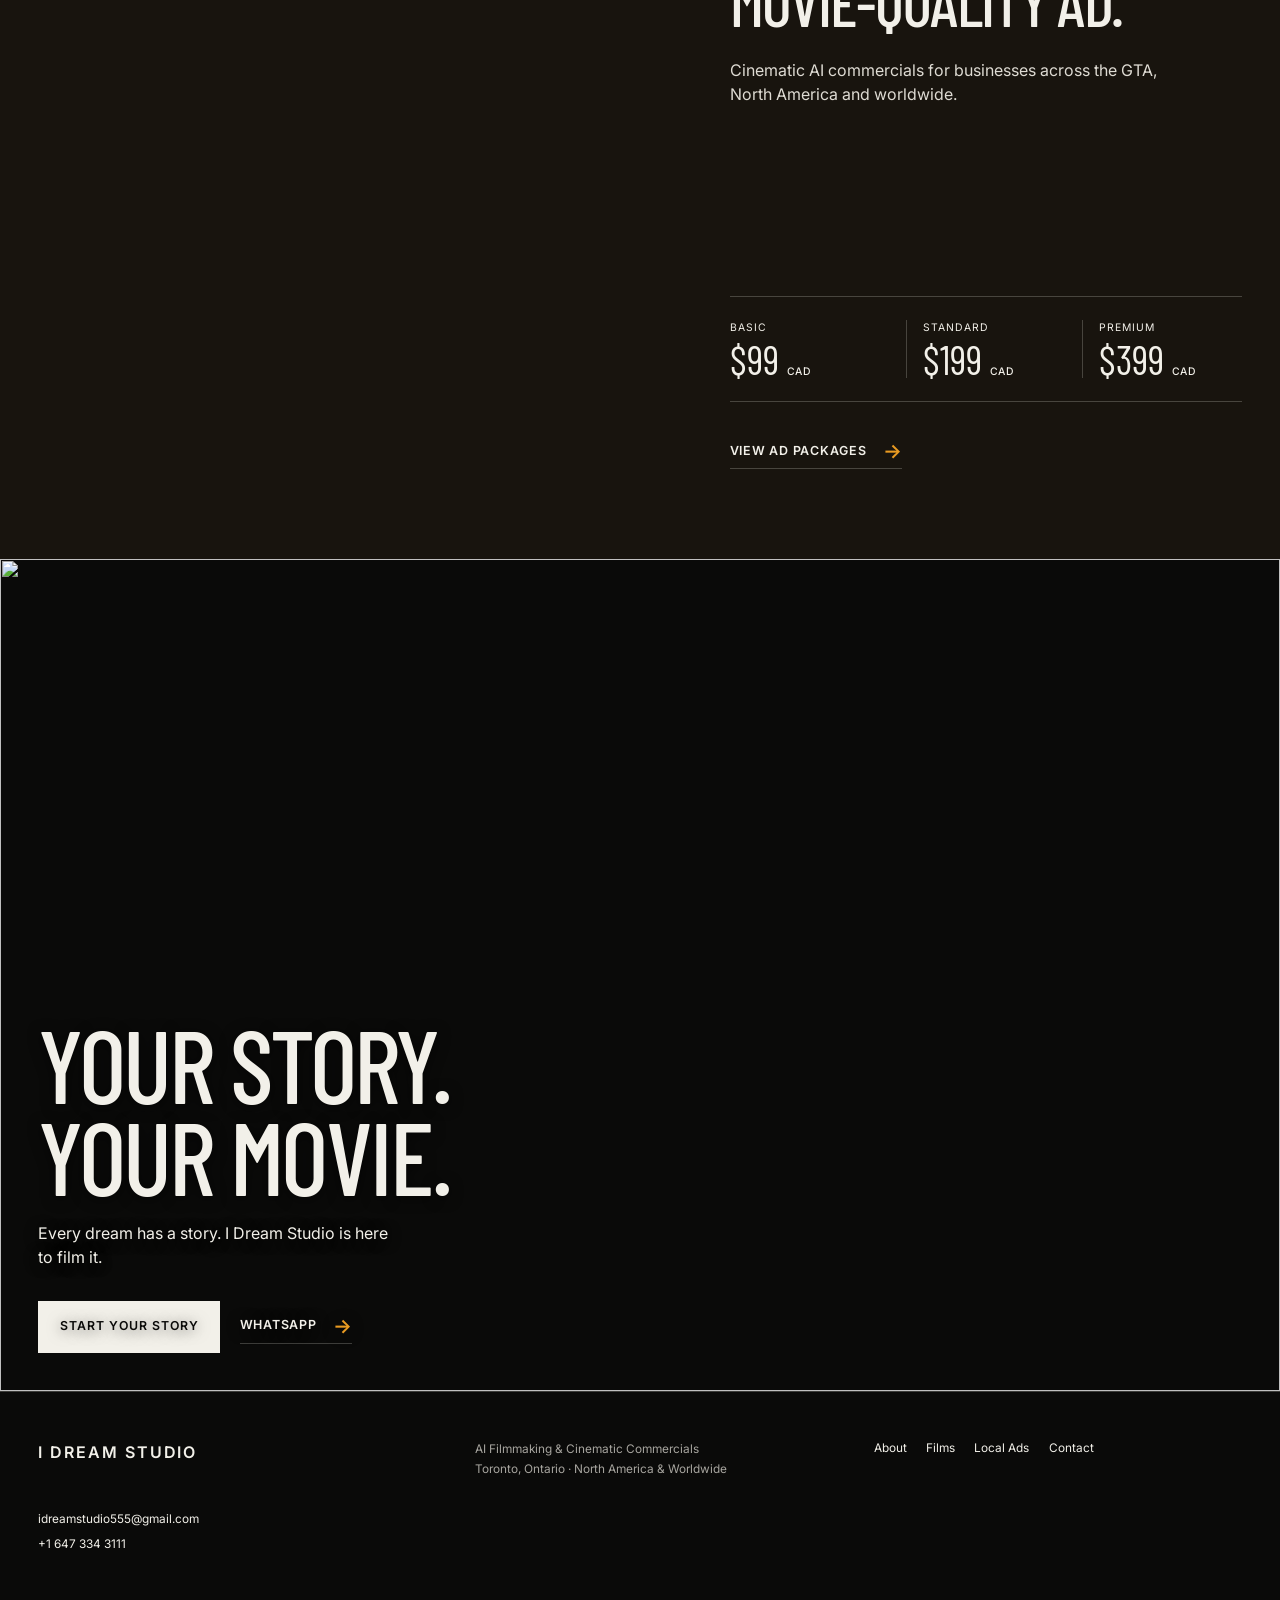
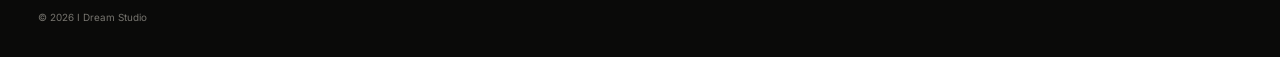
==== commit 31568f82: "Fix image paths" ====
--- a/index.html
+++ b/index.html
@@ -3,25 +3,25 @@
 <head>
   <meta charset="utf-8"><meta name="viewport" content="width=device-width,initial-scale=1"><meta name="theme-color" content="#0a0a09">
   <title>I Dream Studio | Cinematic AI Films in Toronto</title><meta name="description" content="I Dream Studio combines 35 years of filmmaking craft with modern AI production to create cinematic films and commercials in Toronto and worldwide.">
-  <link rel="canonical" href="https://www.idreamstudio.ca/"><meta property="og:type" content="website"><meta property="og:title" content="I Dream Studio | Cinematic AI Films"><meta property="og:description" content="Turn your photo, memory or business concept into a cinematic AI-assisted film."><meta property="og:image" content="https://www.idreamstudio.ca/assets/web/02_wedding_cinematic.jpg">
+  <link rel="canonical" href="https://www.idreamstudio.ca/"><meta property="og:type" content="website"><meta property="og:title" content="I Dream Studio | Cinematic AI Films"><meta property="og:description" content="Turn your photo, memory or business concept into a cinematic AI-assisted film."><meta property="og:image" content="src="02_wedding_cinematic.png"">
   <link rel="preconnect" href="https://fonts.googleapis.com"><link rel="preconnect" href="https://fonts.gstatic.com" crossorigin><link href="https://fonts.googleapis.com/css2?family=Barlow+Condensed:wght@500;600&family=Inter:wght@400;500;600&display=swap" rel="stylesheet">
-  <link rel="preload" as="image" href="assets/web/02_wedding_cinematic.jpg" fetchpriority="high"><link rel="stylesheet" href="style.css?v=20260903-studio"><script src="script.js?v=20260903-studio" defer></script>
+  <link rel="preload" as="image" href="02_wedding_cinematic.jpg" fetchpriority="high"><link rel="stylesheet" href="style.css?v=20260903-studio"><script src="script.js?v=20260903-studio" defer></script>
   <script type="application/ld+json">{"@context":"https://schema.org","@type":"ProfessionalService","name":"I Dream Studio","url":"https://www.idreamstudio.ca/","email":"idreamstudio555@gmail.com","telephone":"+1-647-334-3111","description":"AI filmmaking and cinematic commercials by a Toronto-based filmmaker.","areaServed":["North America","Worldwide"],"address":{"@type":"PostalAddress","addressLocality":"Toronto","addressRegion":"Ontario","addressCountry":"CA"}}</script>
 </head>
 <body class="home">
   <a class="skip-link" href="#main">Skip to content</a>
   <header class="site-header" data-header><a class="wordmark" href="index.html" aria-label="I Dream Studio home">I Dream Studio</a><button class="nav-toggle" type="button" aria-controls="site-nav" aria-expanded="false"><span>Menu</span><i aria-hidden="true"></i></button><nav class="site-nav" id="site-nav" aria-label="Primary navigation"><a href="services.html">Films</a><a href="about.html">About</a><a href="local-ads.html">Local Ads</a><a href="contact.html">Contact</a></nav></header>
   <main id="main">
-    <section class="hero hero--home" aria-labelledby="home-title"><img class="hero__media" src="assets/web/02_wedding_cinematic.jpg" width="1200" height="821" alt="A couple walking into a luminous world of wedding and family memories" fetchpriority="high"><div class="hero__content" data-reveal><h1 id="home-title">Turn a still<br>into a story.</h1><p>Turn your photo into a cinematic AI film.</p><a class="text-action text-action--light" href="services.html">Explore Films <span aria-hidden="true">→</span></a></div><div class="hero__meta"><span>Toronto, Ontario</span><span>North America &amp; Worldwide</span></div></section>
+    <section class="hero hero--home" aria-labelledby="home-title"><img class="hero__media" src="02_wedding_cinematic.jpg" width="1200" height="821" alt="A couple walking into a luminous world of wedding and family memories" fetchpriority="high"><div class="hero__content" data-reveal><h1 id="home-title">Turn a still<br>into a story.</h1><p>Turn your photo into a cinematic AI film.</p><a class="text-action text-action--light" href="services.html">Explore Films <span aria-hidden="true">→</span></a></div><div class="hero__meta"><span>Toronto, Ontario</span><span>North America &amp; Worldwide</span></div></section>
     <section class="service-index" aria-labelledby="services-title"><header class="section-head" data-reveal><p class="label">What we make</p><h2 id="services-title">Stories made to move.</h2></header>
-      <a class="service-row" href="services.html" data-reveal><div class="service-row__copy"><span>01</span><h3>Cinematic<br>AI Films</h3><p>Photos and dream stories shaped with narrative, composition and emotional pace.</p><b>Explore films →</b></div><figure><img src="assets/web/01_hero_cinematic_couple.jpg" width="1200" height="1133" loading="lazy" alt="An older couple sharing an intimate cinematic moment"></figure></a>
-      <a class="service-row service-row--reverse" href="services.html#wedding-films" data-reveal><div class="service-row__copy"><span>02</span><h3>Wedding &amp;<br>Family Films</h3><p>Personal chapters transformed into something to watch, share and keep.</p><b>See the stories →</b></div><figure><img src="assets/web/06_cinematic_family_story.jpg" width="1200" height="1256" loading="lazy" alt="Wedding and family moments composed as cinematic stills"></figure></a>
-      <a class="service-row" href="local-ads.html" data-reveal><div class="service-row__copy"><span>03</span><h3>Local<br>Business Ads</h3><p>Movie-quality commercial treatment for businesses that want to be remembered.</p><b>View packages →</b></div><figure><img src="assets/web/03_camera_filmmaker.jpg" width="1200" height="1261" loading="lazy" alt="A filmmaker composing a shot with a professional camera"></figure></a>
+      <a class="service-row" href="services.html" data-reveal><div class="service-row__copy"><span>01</span><h3>Cinematic<br>AI Films</h3><p>Photos and dream stories shaped with narrative, composition and emotional pace.</p><b>Explore films →</b></div><figure><img src="01_hero_cinematic_couple.png" width="1200" height="1133" loading="lazy" alt="An older couple sharing an intimate cinematic moment"></figure></a>
+      <a class="service-row service-row--reverse" href="services.html#wedding-films" data-reveal><div class="service-row__copy"><span>02</span><h3>Wedding &amp;<br>Family Films</h3><p>Personal chapters transformed into something to watch, share and keep.</p><b>See the stories →</b></div><figure><img src="06_cinematic_family_story.jpg" width="1200" height="1256" loading="lazy" alt="Wedding and family moments composed as cinematic stills"></figure></a>
+      <a class="service-row" href="local-ads.html" data-reveal><div class="service-row__copy"><span>03</span><h3>Local<br>Business Ads</h3><p>Movie-quality commercial treatment for businesses that want to be remembered.</p><b>View packages →</b></div><figure><img src="03_camera_filmmaker.jpg" width="1200" height="1261" loading="lazy" alt="A filmmaker composing a shot with a professional camera"></figure></a>
     </section>
-    <section class="director-feature" aria-labelledby="director-title"><figure data-reveal><img src="assets/web/03_camera_filmmaker.jpg" width="1200" height="1261" loading="lazy" alt="Filmmaker working behind a cinema camera"></figure><div class="director-feature__copy" data-reveal><p class="label">The filmmaker</p><h2 id="director-title">35 years behind the camera.<br><span>Now bringing that craft to AI.</span></h2><p>This is a filmmaker using AI—not simply someone prompting a video generator. Story structure, shot composition, emotional pacing and filmmaking instinct guide every project.</p><ul class="craft-line"><li>Story structure</li><li>Shot composition</li><li>Emotional pacing</li><li>Filmmaking instinct</li></ul><a class="text-action" href="about.html">Meet the filmmaker <span aria-hidden="true">→</span></a></div></section>
+    <section class="director-feature" aria-labelledby="director-title"><figure data-reveal><img src="03_camera_filmmaker.jpg" width="1200" height="1261" loading="lazy" alt="Filmmaker working behind a cinema camera"></figure><div class="director-feature__copy" data-reveal><p class="label">The filmmaker</p><h2 id="director-title">35 years behind the camera.<br><span>Now bringing that craft to AI.</span></h2><p>This is a filmmaker using AI—not simply someone prompting a video generator. Story structure, shot composition, emotional pacing and filmmaking instinct guide every project.</p><ul class="craft-line"><li>Story structure</li><li>Shot composition</li><li>Emotional pacing</li><li>Filmmaking instinct</li></ul><a class="text-action" href="about.html">Meet the filmmaker <span aria-hidden="true">→</span></a></div></section>
     <section class="rate-band rate-band--paper" aria-labelledby="personal-rate"><div data-reveal><p class="label">Personal films</p><h2 id="personal-rate">Your memory.<br>Your movie.</h2></div><div class="rate" data-reveal><span>Starting at</span><strong><sup>$</sup>150</strong><p>USD / finished minute<br><small>1-minute minimum</small></p></div><a class="text-action" href="contact.html">Start your story <span aria-hidden="true">→</span></a></section>
-    <section class="ads-teaser" aria-labelledby="ads-title"><figure><img src="assets/web/05_cinematic_castle_background.jpg" width="1200" height="862" loading="lazy" alt="A dramatic illuminated landscape representing cinematic commercial work"></figure><div class="ads-teaser__body"><div data-reveal><p class="label">Local business ads</p><h2 id="ads-title">Give your business a movie-quality ad.</h2><p>Cinematic AI commercials for businesses across the GTA, North America and worldwide.</p></div><dl class="mini-rates" data-reveal><div><dt>Basic</dt><dd>$99 <span>CAD</span></dd></div><div><dt>Standard</dt><dd>$199 <span>CAD</span></dd></div><div><dt>Premium</dt><dd>$399 <span>CAD</span></dd></div></dl><a class="text-action text-action--light" href="local-ads.html">View ad packages <span aria-hidden="true">→</span></a></div></section>
-    <section class="closing-frame"><img src="assets/web/01_hero_cinematic_couple.jpg" width="1200" height="1133" loading="lazy" alt=""><div data-reveal><h2>Your story.<br>Your movie.</h2><p>Every dream has a story. I Dream Studio is here to film it.</p><a class="button" href="contact.html">Start Your Story</a><a class="text-action text-action--light" href="https://wa.me/16473343111">WhatsApp <span aria-hidden="true">→</span></a></div></section>
+    <section class="ads-teaser" aria-labelledby="ads-title"><figure><img src="05_cinematic_castle_background.jpg" width="1200" height="862" loading="lazy" alt="A dramatic illuminated landscape representing cinematic commercial work"></figure><div class="ads-teaser__body"><div data-reveal><p class="label">Local business ads</p><h2 id="ads-title">Give your business a movie-quality ad.</h2><p>Cinematic AI commercials for businesses across the GTA, North America and worldwide.</p></div><dl class="mini-rates" data-reveal><div><dt>Basic</dt><dd>$99 <span>CAD</span></dd></div><div><dt>Standard</dt><dd>$199 <span>CAD</span></dd></div><div><dt>Premium</dt><dd>$399 <span>CAD</span></dd></div></dl><a class="text-action text-action--light" href="local-ads.html">View ad packages <span aria-hidden="true">→</span></a></div></section>
+    <section class="closing-frame"><img src="01_hero_cinematic_couple.jpg" width="1200" height="1133" loading="lazy" alt=""><div data-reveal><h2>Your story.<br>Your movie.</h2><p>Every dream has a story. I Dream Studio is here to film it.</p><a class="button" href="contact.html">Start Your Story</a><a class="text-action text-action--light" href="https://wa.me/16473343111">WhatsApp <span aria-hidden="true">→</span></a></div></section>
   </main>
   <footer class="site-footer"><a class="wordmark" href="index.html">I Dream Studio</a><p>AI Filmmaking &amp; Cinematic Commercials<br>Toronto, Ontario · North America &amp; Worldwide</p><nav aria-label="Footer navigation"><a href="about.html">About</a><a href="services.html">Films</a><a href="local-ads.html">Local Ads</a><a href="contact.html">Contact</a></nav><address><a href="mailto:idreamstudio555@gmail.com">idreamstudio555@gmail.com</a><a href="https://wa.me/16473343111">+1 647 334 3111</a></address><small>© <span data-year></span> I Dream Studio</small></footer>
 </body></html>
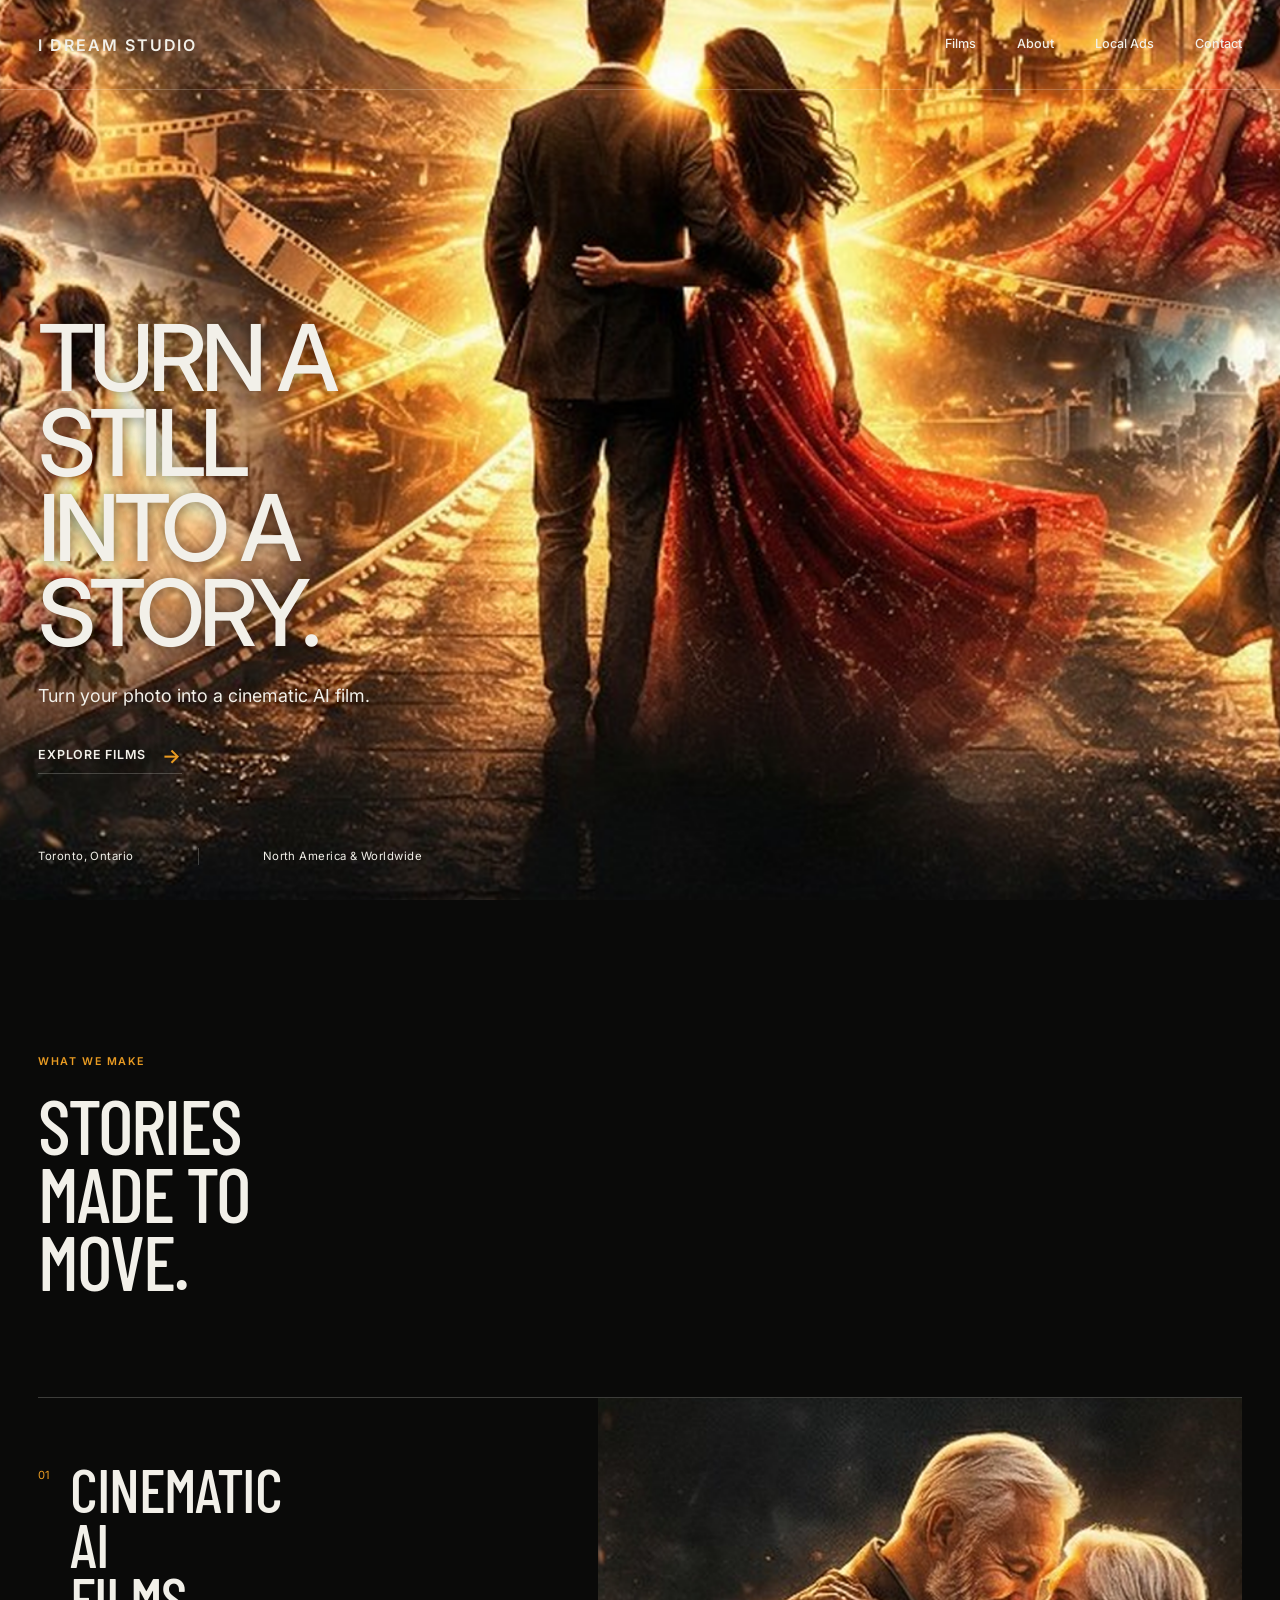
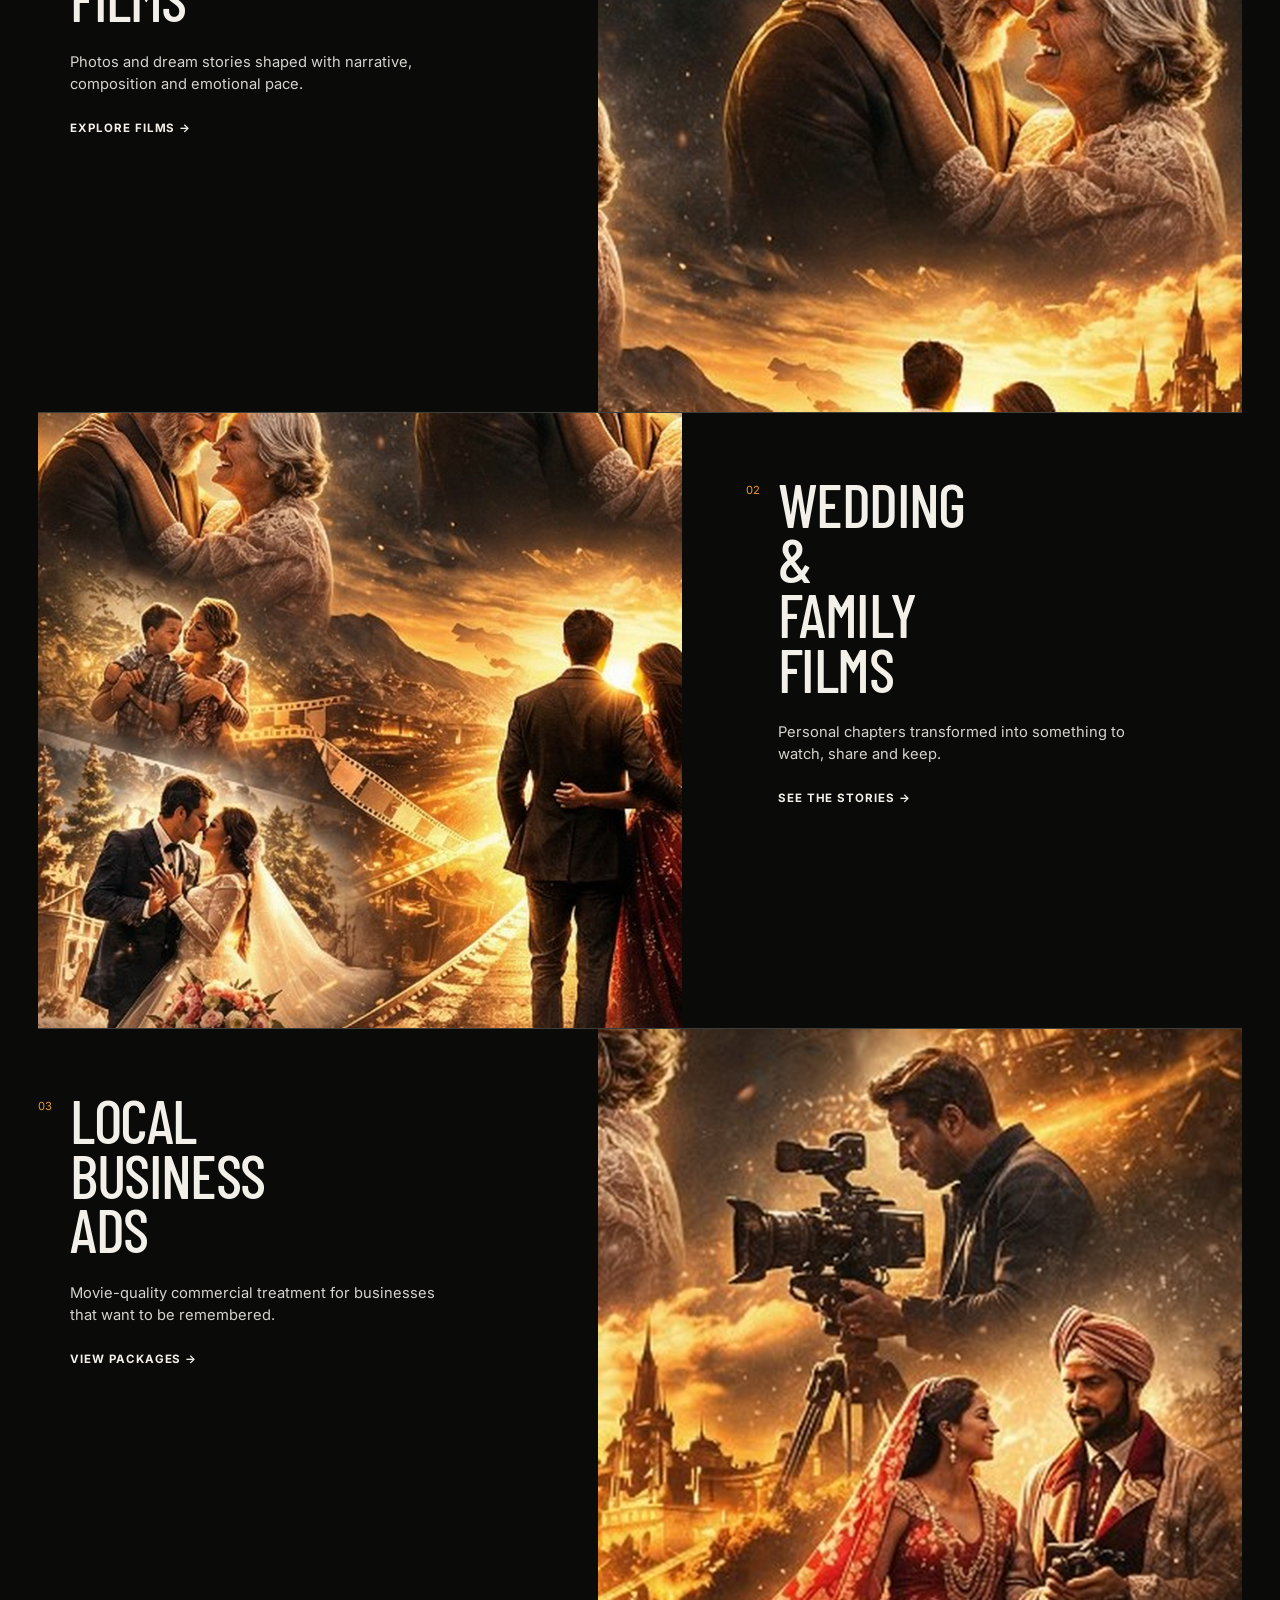
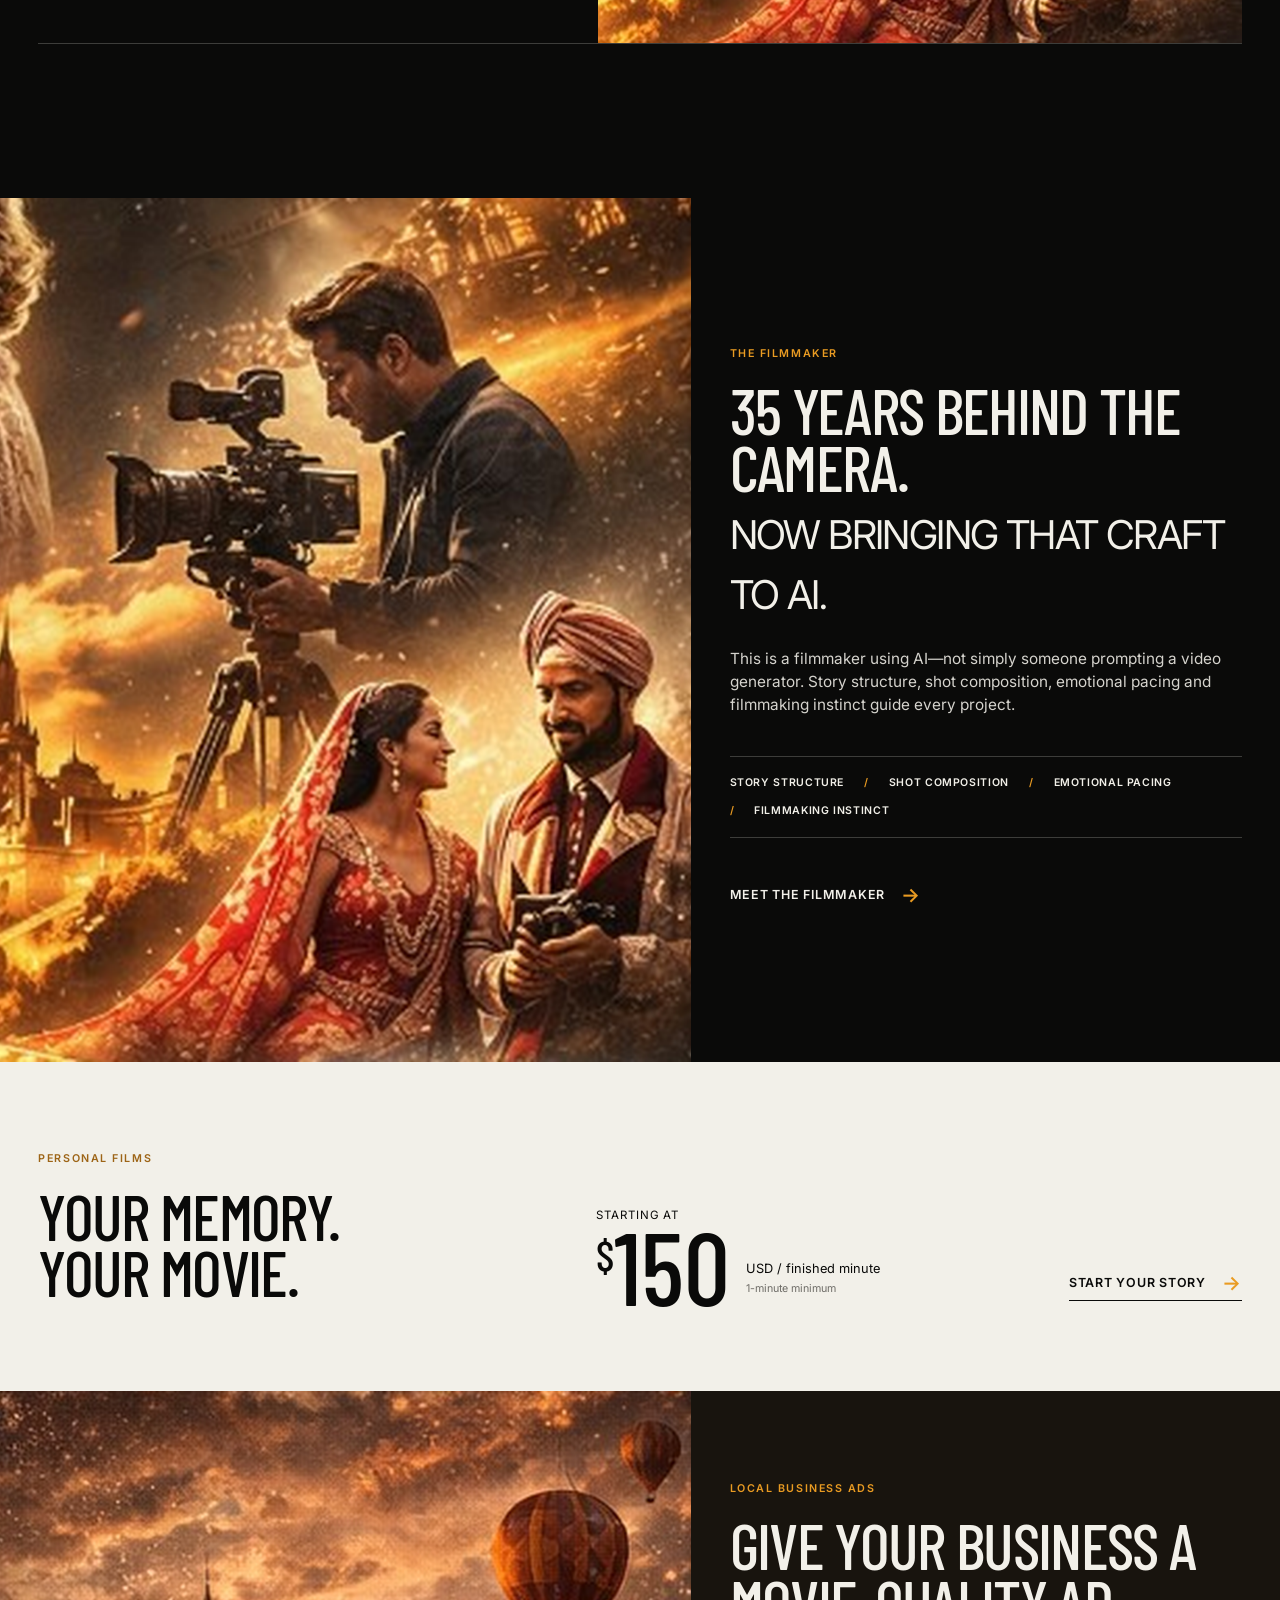
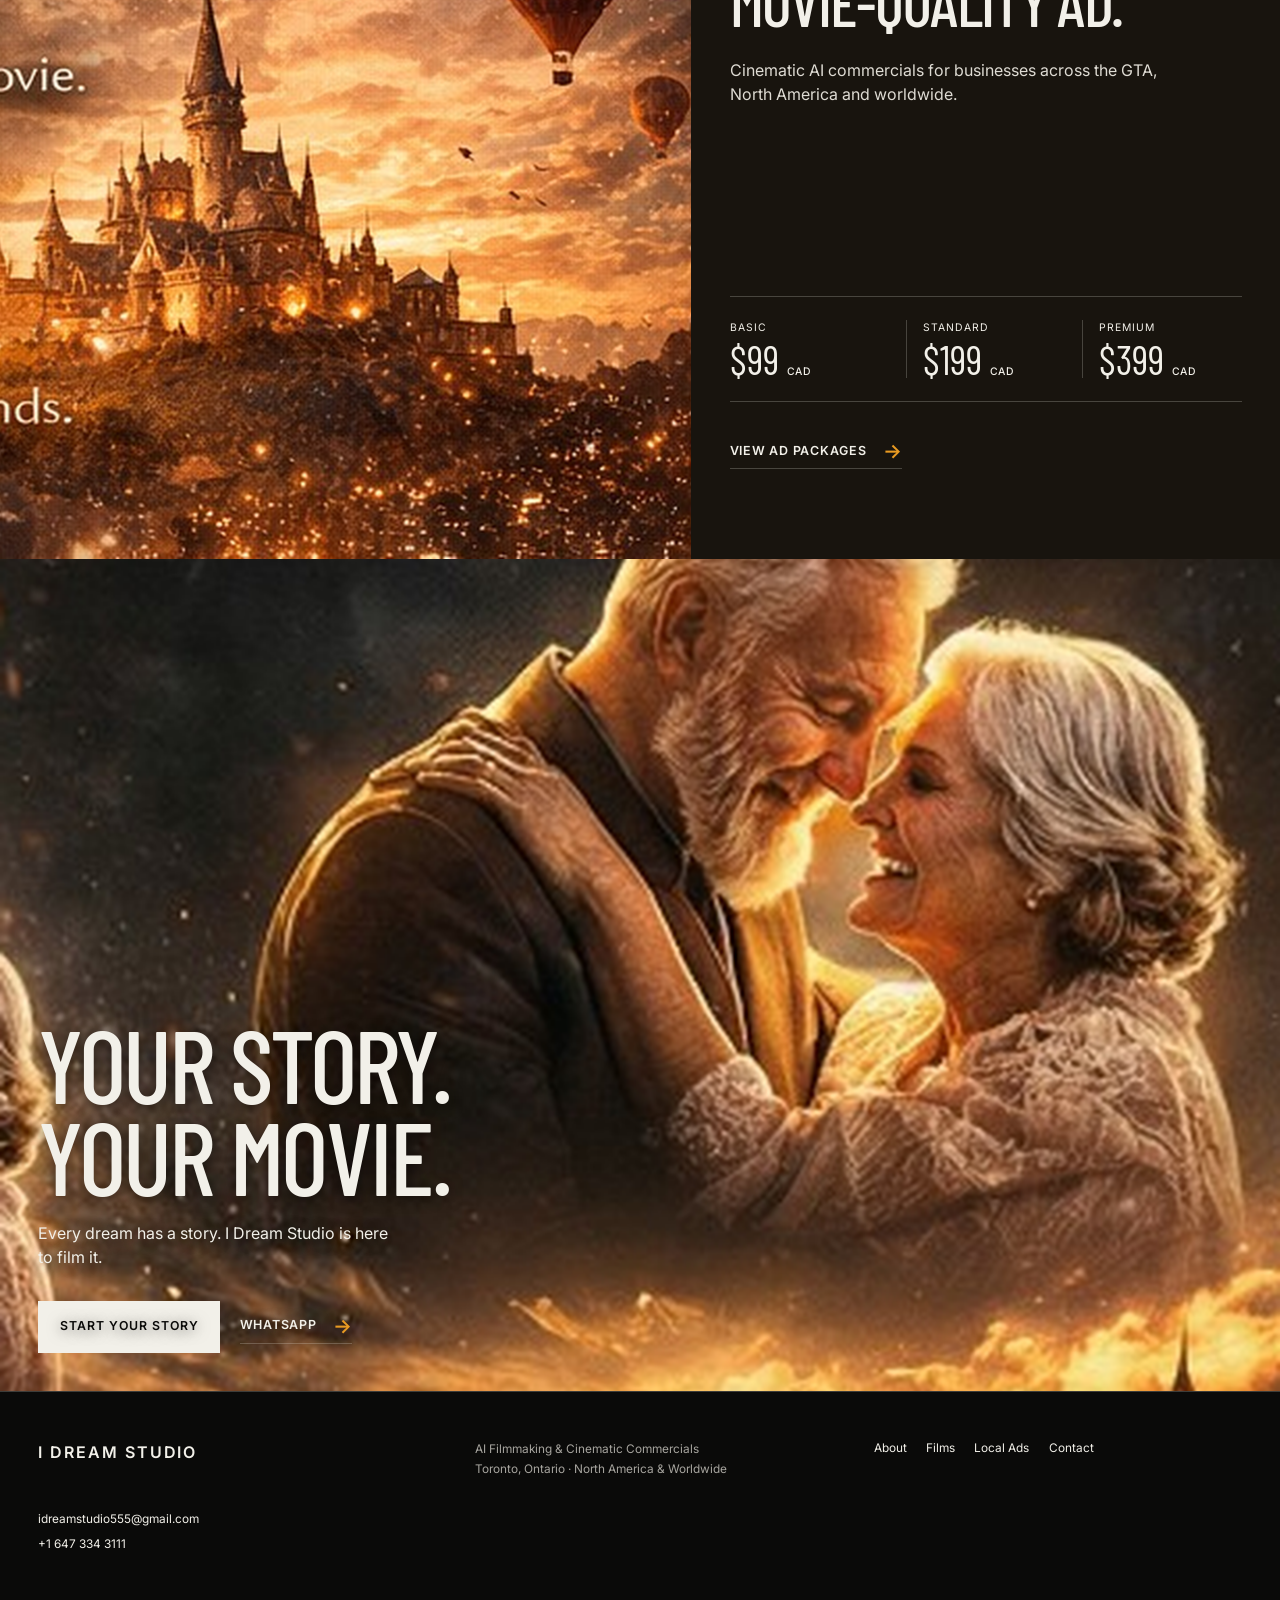
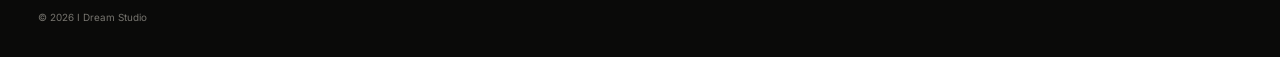
==== commit 7978f4f6: "Fix image paths in index" ====
--- a/index.html
+++ b/index.html
@@ -3,25 +3,25 @@
 <head>
   <meta charset="utf-8"><meta name="viewport" content="width=device-width,initial-scale=1"><meta name="theme-color" content="#0a0a09">
   <title>I Dream Studio | Cinematic AI Films in Toronto</title><meta name="description" content="I Dream Studio combines 35 years of filmmaking craft with modern AI production to create cinematic films and commercials in Toronto and worldwide.">
-  <link rel="canonical" href="https://www.idreamstudio.ca/"><meta property="og:type" content="website"><meta property="og:title" content="I Dream Studio | Cinematic AI Films"><meta property="og:description" content="Turn your photo, memory or business concept into a cinematic AI-assisted film."><meta property="og:image" content="src="02_wedding_cinematic.png"">
+  <link rel="canonical" href="https://www.idreamstudio.ca/"><meta property="og:type" content="website"><meta property="og:title" content="I Dream Studio | Cinematic AI Films"><meta property="og:description" content="Turn your photo, memory or business concept into a cinematic AI-assisted film."><meta property="og:image" content="https://www.idreamstudio.ca/02_wedding_cinematic.png">
   <link rel="preconnect" href="https://fonts.googleapis.com"><link rel="preconnect" href="https://fonts.gstatic.com" crossorigin><link href="https://fonts.googleapis.com/css2?family=Barlow+Condensed:wght@500;600&family=Inter:wght@400;500;600&display=swap" rel="stylesheet">
-  <link rel="preload" as="image" href="02_wedding_cinematic.jpg" fetchpriority="high"><link rel="stylesheet" href="style.css?v=20260903-studio"><script src="script.js?v=20260903-studio" defer></script>
+  <link rel="preload" as="image" href="02_wedding_cinematic.png" fetchpriority="high"><link rel="stylesheet" href="style.css?v=20260903-studio"><script src="script.js?v=20260903-studio" defer></script>
   <script type="application/ld+json">{"@context":"https://schema.org","@type":"ProfessionalService","name":"I Dream Studio","url":"https://www.idreamstudio.ca/","email":"idreamstudio555@gmail.com","telephone":"+1-647-334-3111","description":"AI filmmaking and cinematic commercials by a Toronto-based filmmaker.","areaServed":["North America","Worldwide"],"address":{"@type":"PostalAddress","addressLocality":"Toronto","addressRegion":"Ontario","addressCountry":"CA"}}</script>
 </head>
 <body class="home">
   <a class="skip-link" href="#main">Skip to content</a>
   <header class="site-header" data-header><a class="wordmark" href="index.html" aria-label="I Dream Studio home">I Dream Studio</a><button class="nav-toggle" type="button" aria-controls="site-nav" aria-expanded="false"><span>Menu</span><i aria-hidden="true"></i></button><nav class="site-nav" id="site-nav" aria-label="Primary navigation"><a href="services.html">Films</a><a href="about.html">About</a><a href="local-ads.html">Local Ads</a><a href="contact.html">Contact</a></nav></header>
   <main id="main">
-    <section class="hero hero--home" aria-labelledby="home-title"><img class="hero__media" src="02_wedding_cinematic.jpg" width="1200" height="821" alt="A couple walking into a luminous world of wedding and family memories" fetchpriority="high"><div class="hero__content" data-reveal><h1 id="home-title">Turn a still<br>into a story.</h1><p>Turn your photo into a cinematic AI film.</p><a class="text-action text-action--light" href="services.html">Explore Films <span aria-hidden="true">→</span></a></div><div class="hero__meta"><span>Toronto, Ontario</span><span>North America &amp; Worldwide</span></div></section>
+    <section class="hero hero--home" aria-labelledby="home-title"><img class="hero__media" src="02_wedding_cinematic.png" width="1200" height="821" alt="A couple walking into a luminous world of wedding and family memories" fetchpriority="high"><div class="hero__content" data-reveal><h1 id="home-title">Turn a still<br>into a story.</h1><p>Turn your photo into a cinematic AI film.</p><a class="text-action text-action--light" href="services.html">Explore Films <span aria-hidden="true">→</span></a></div><div class="hero__meta"><span>Toronto, Ontario</span><span>North America &amp; Worldwide</span></div></section>
     <section class="service-index" aria-labelledby="services-title"><header class="section-head" data-reveal><p class="label">What we make</p><h2 id="services-title">Stories made to move.</h2></header>
       <a class="service-row" href="services.html" data-reveal><div class="service-row__copy"><span>01</span><h3>Cinematic<br>AI Films</h3><p>Photos and dream stories shaped with narrative, composition and emotional pace.</p><b>Explore films →</b></div><figure><img src="01_hero_cinematic_couple.png" width="1200" height="1133" loading="lazy" alt="An older couple sharing an intimate cinematic moment"></figure></a>
-      <a class="service-row service-row--reverse" href="services.html#wedding-films" data-reveal><div class="service-row__copy"><span>02</span><h3>Wedding &amp;<br>Family Films</h3><p>Personal chapters transformed into something to watch, share and keep.</p><b>See the stories →</b></div><figure><img src="06_cinematic_family_story.jpg" width="1200" height="1256" loading="lazy" alt="Wedding and family moments composed as cinematic stills"></figure></a>
-      <a class="service-row" href="local-ads.html" data-reveal><div class="service-row__copy"><span>03</span><h3>Local<br>Business Ads</h3><p>Movie-quality commercial treatment for businesses that want to be remembered.</p><b>View packages →</b></div><figure><img src="03_camera_filmmaker.jpg" width="1200" height="1261" loading="lazy" alt="A filmmaker composing a shot with a professional camera"></figure></a>
+      <a class="service-row service-row--reverse" href="services.html#wedding-films" data-reveal><div class="service-row__copy"><span>02</span><h3>Wedding &amp;<br>Family Films</h3><p>Personal chapters transformed into something to watch, share and keep.</p><b>See the stories →</b></div><figure><img src="06_cinematic_family_story.png" width="1200" height="1256" loading="lazy" alt="Wedding and family moments composed as cinematic stills"></figure></a>
+      <a class="service-row" href="local-ads.html" data-reveal><div class="service-row__copy"><span>03</span><h3>Local<br>Business Ads</h3><p>Movie-quality commercial treatment for businesses that want to be remembered.</p><b>View packages →</b></div><figure><img src="03_camera_filmmaker.png" width="1200" height="1261" loading="lazy" alt="A filmmaker composing a shot with a professional camera"></figure></a>
     </section>
-    <section class="director-feature" aria-labelledby="director-title"><figure data-reveal><img src="03_camera_filmmaker.jpg" width="1200" height="1261" loading="lazy" alt="Filmmaker working behind a cinema camera"></figure><div class="director-feature__copy" data-reveal><p class="label">The filmmaker</p><h2 id="director-title">35 years behind the camera.<br><span>Now bringing that craft to AI.</span></h2><p>This is a filmmaker using AI—not simply someone prompting a video generator. Story structure, shot composition, emotional pacing and filmmaking instinct guide every project.</p><ul class="craft-line"><li>Story structure</li><li>Shot composition</li><li>Emotional pacing</li><li>Filmmaking instinct</li></ul><a class="text-action" href="about.html">Meet the filmmaker <span aria-hidden="true">→</span></a></div></section>
+    <section class="director-feature" aria-labelledby="director-title"><figure data-reveal><img src="03_camera_filmmaker.png" width="1200" height="1261" loading="lazy" alt="Filmmaker working behind a cinema camera"></figure><div class="director-feature__copy" data-reveal><p class="label">The filmmaker</p><h2 id="director-title">35 years behind the camera.<br><span>Now bringing that craft to AI.</span></h2><p>This is a filmmaker using AI—not simply someone prompting a video generator. Story structure, shot composition, emotional pacing and filmmaking instinct guide every project.</p><ul class="craft-line"><li>Story structure</li><li>Shot composition</li><li>Emotional pacing</li><li>Filmmaking instinct</li></ul><a class="text-action" href="about.html">Meet the filmmaker <span aria-hidden="true">→</span></a></div></section>
     <section class="rate-band rate-band--paper" aria-labelledby="personal-rate"><div data-reveal><p class="label">Personal films</p><h2 id="personal-rate">Your memory.<br>Your movie.</h2></div><div class="rate" data-reveal><span>Starting at</span><strong><sup>$</sup>150</strong><p>USD / finished minute<br><small>1-minute minimum</small></p></div><a class="text-action" href="contact.html">Start your story <span aria-hidden="true">→</span></a></section>
-    <section class="ads-teaser" aria-labelledby="ads-title"><figure><img src="05_cinematic_castle_background.jpg" width="1200" height="862" loading="lazy" alt="A dramatic illuminated landscape representing cinematic commercial work"></figure><div class="ads-teaser__body"><div data-reveal><p class="label">Local business ads</p><h2 id="ads-title">Give your business a movie-quality ad.</h2><p>Cinematic AI commercials for businesses across the GTA, North America and worldwide.</p></div><dl class="mini-rates" data-reveal><div><dt>Basic</dt><dd>$99 <span>CAD</span></dd></div><div><dt>Standard</dt><dd>$199 <span>CAD</span></dd></div><div><dt>Premium</dt><dd>$399 <span>CAD</span></dd></div></dl><a class="text-action text-action--light" href="local-ads.html">View ad packages <span aria-hidden="true">→</span></a></div></section>
-    <section class="closing-frame"><img src="01_hero_cinematic_couple.jpg" width="1200" height="1133" loading="lazy" alt=""><div data-reveal><h2>Your story.<br>Your movie.</h2><p>Every dream has a story. I Dream Studio is here to film it.</p><a class="button" href="contact.html">Start Your Story</a><a class="text-action text-action--light" href="https://wa.me/16473343111">WhatsApp <span aria-hidden="true">→</span></a></div></section>
+    <section class="ads-teaser" aria-labelledby="ads-title"><figure><img src="05_cinematic_castle_background.png" width="1200" height="862" loading="lazy" alt="A dramatic illuminated landscape representing cinematic commercial work"></figure><div class="ads-teaser__body"><div data-reveal><p class="label">Local business ads</p><h2 id="ads-title">Give your business a movie-quality ad.</h2><p>Cinematic AI commercials for businesses across the GTA, North America and worldwide.</p></div><dl class="mini-rates" data-reveal><div><dt>Basic</dt><dd>$99 <span>CAD</span></dd></div><div><dt>Standard</dt><dd>$199 <span>CAD</span></dd></div><div><dt>Premium</dt><dd>$399 <span>CAD</span></dd></div></dl><a class="text-action text-action--light" href="local-ads.html">View ad packages <span aria-hidden="true">→</span></a></div></section>
+    <section class="closing-frame"><img src="01_hero_cinematic_couple.png" width="1200" height="1133" loading="lazy" alt=""><div data-reveal><h2>Your story.<br>Your movie.</h2><p>Every dream has a story. I Dream Studio is here to film it.</p><a class="button" href="contact.html">Start Your Story</a><a class="text-action text-action--light" href="https://wa.me/16473343111">WhatsApp <span aria-hidden="true">→</span></a></div></section>
   </main>
   <footer class="site-footer"><a class="wordmark" href="index.html">I Dream Studio</a><p>AI Filmmaking &amp; Cinematic Commercials<br>Toronto, Ontario · North America &amp; Worldwide</p><nav aria-label="Footer navigation"><a href="about.html">About</a><a href="services.html">Films</a><a href="local-ads.html">Local Ads</a><a href="contact.html">Contact</a></nav><address><a href="mailto:idreamstudio555@gmail.com">idreamstudio555@gmail.com</a><a href="https://wa.me/16473343111">+1 647 334 3111</a></address><small>© <span data-year></span> I Dream Studio</small></footer>
 </body></html>
